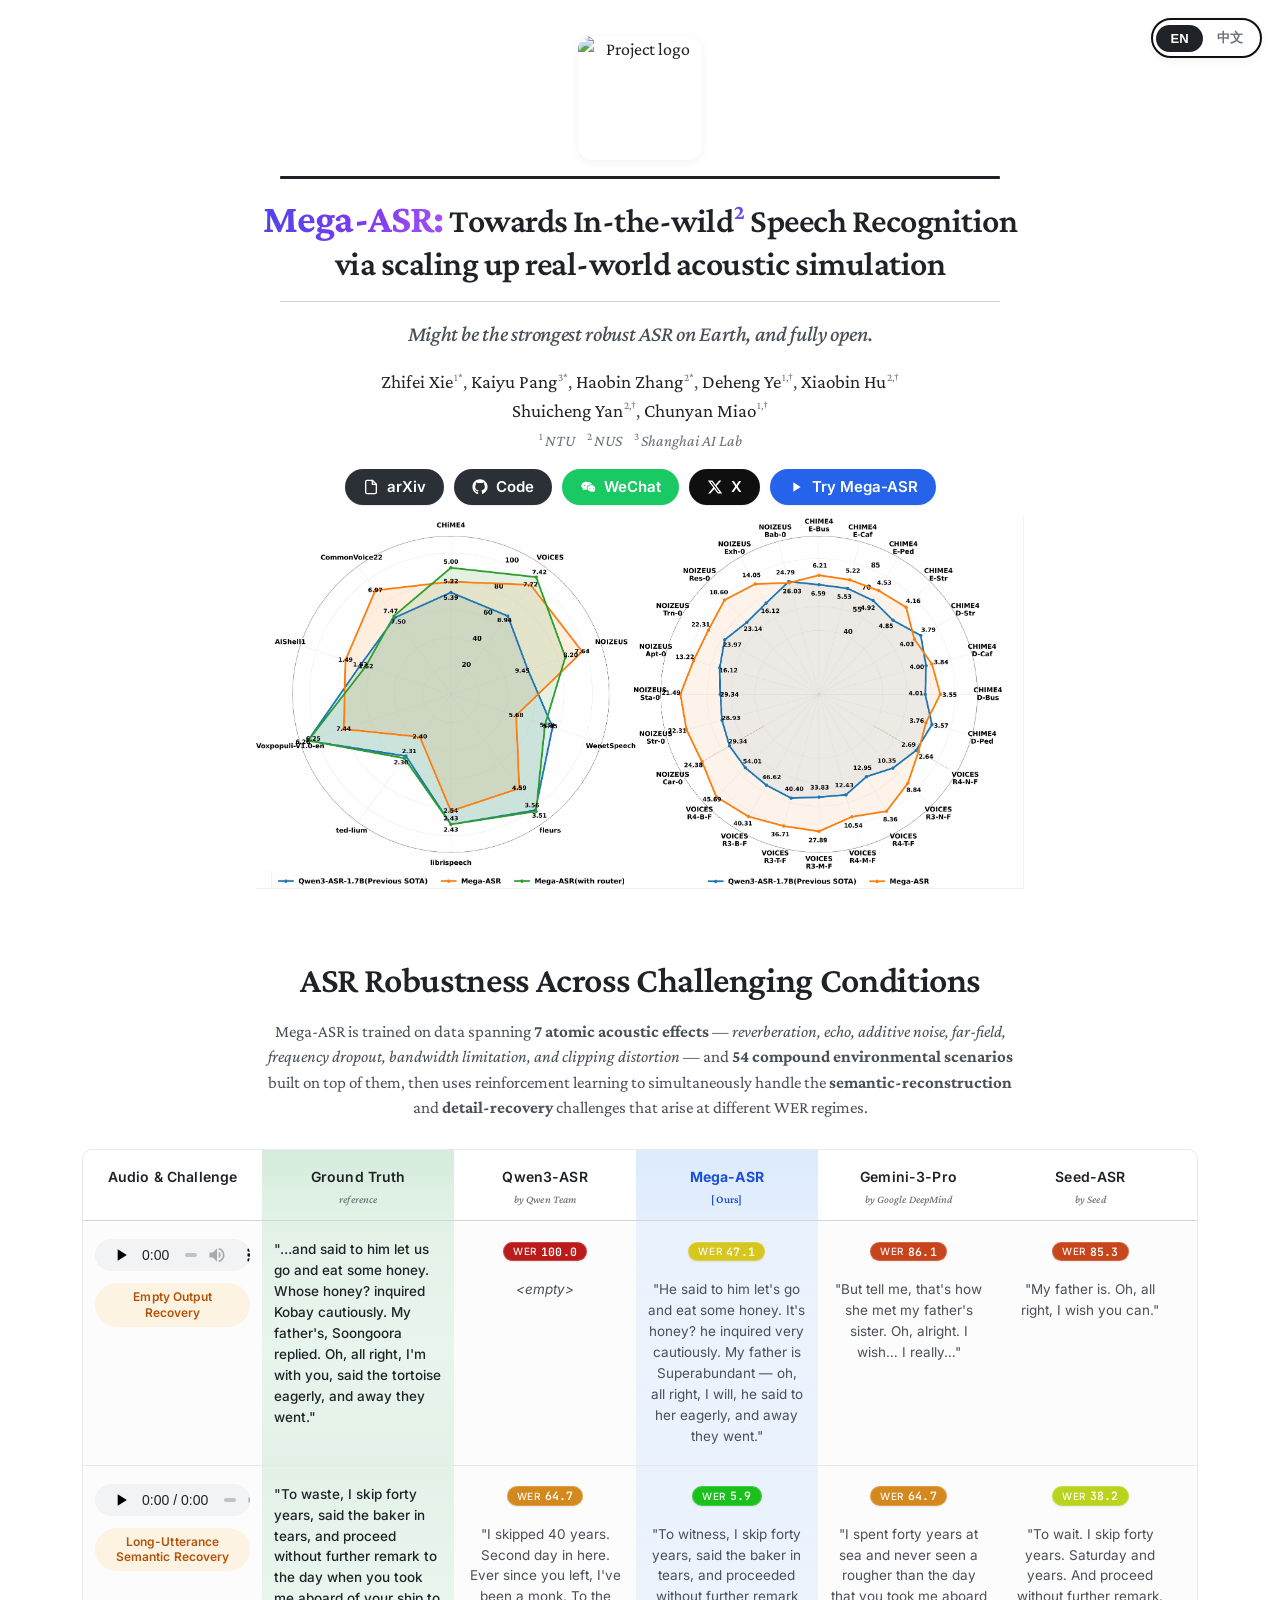
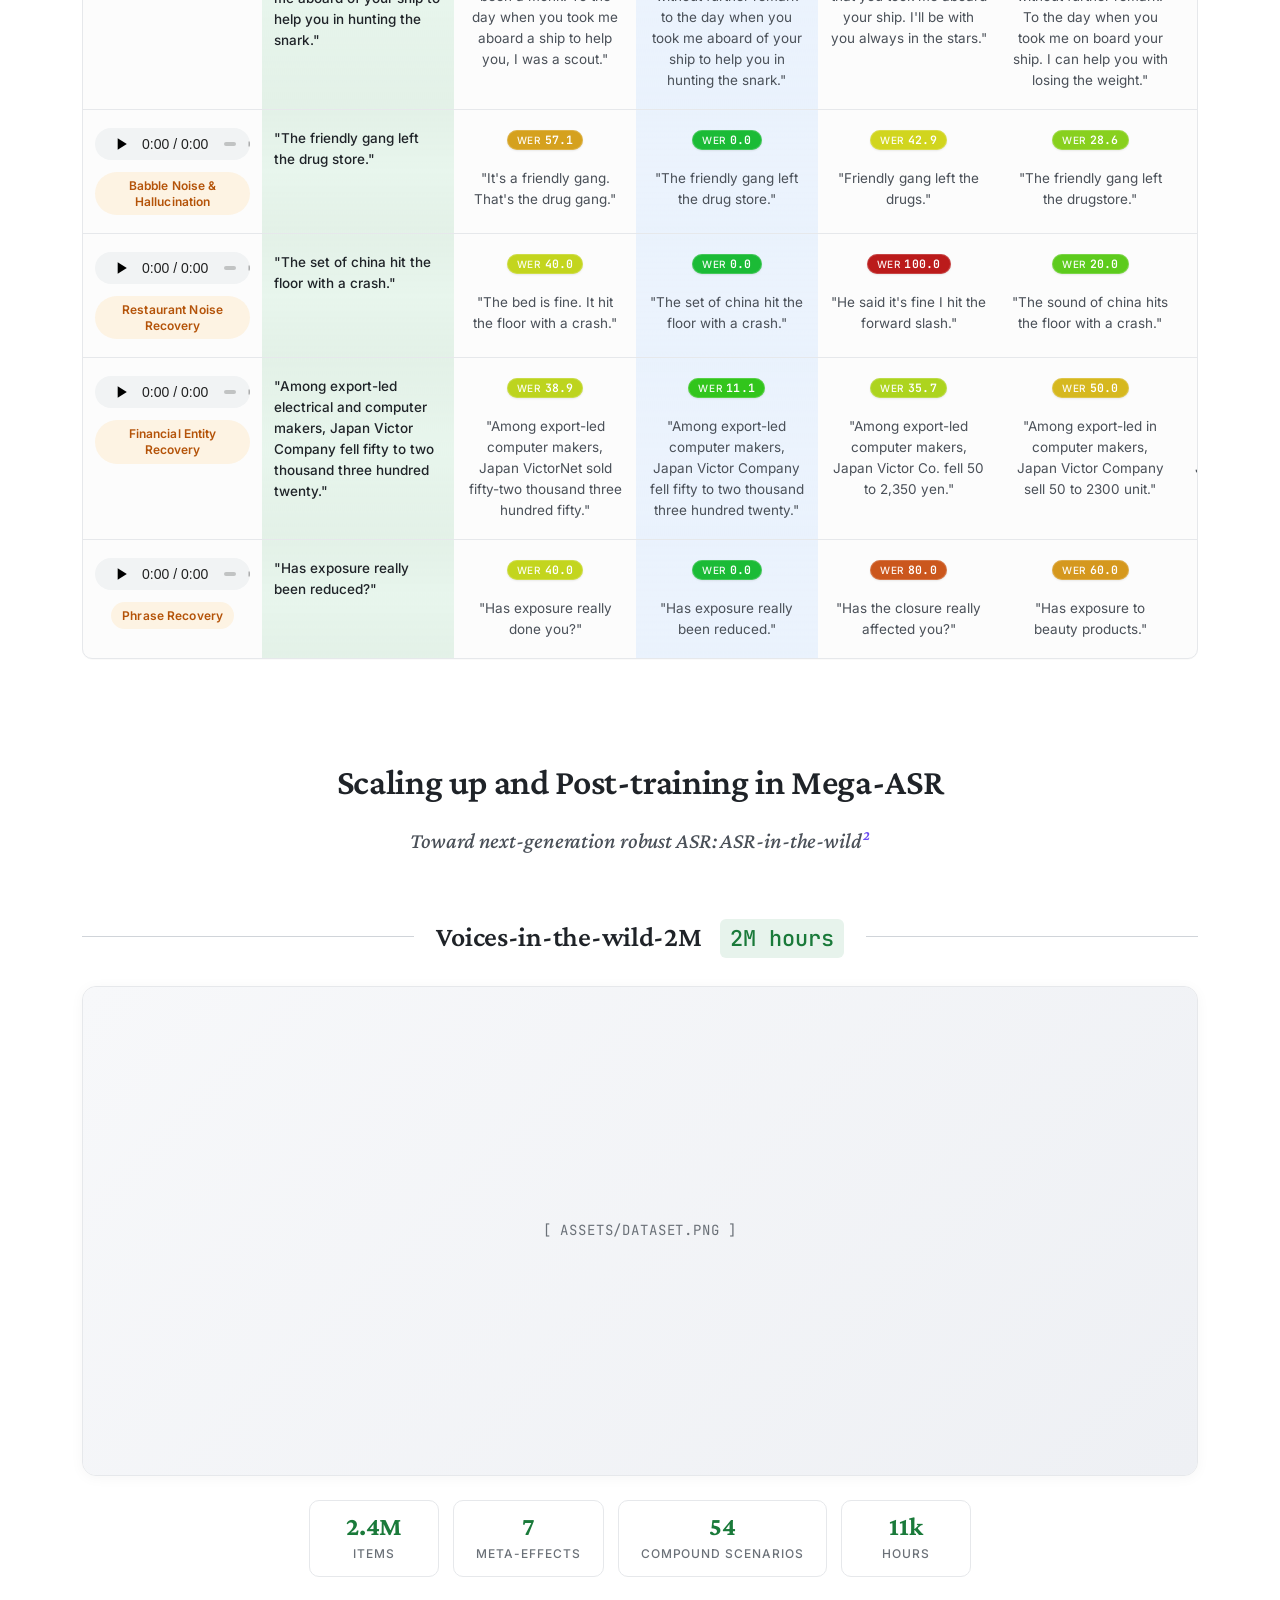
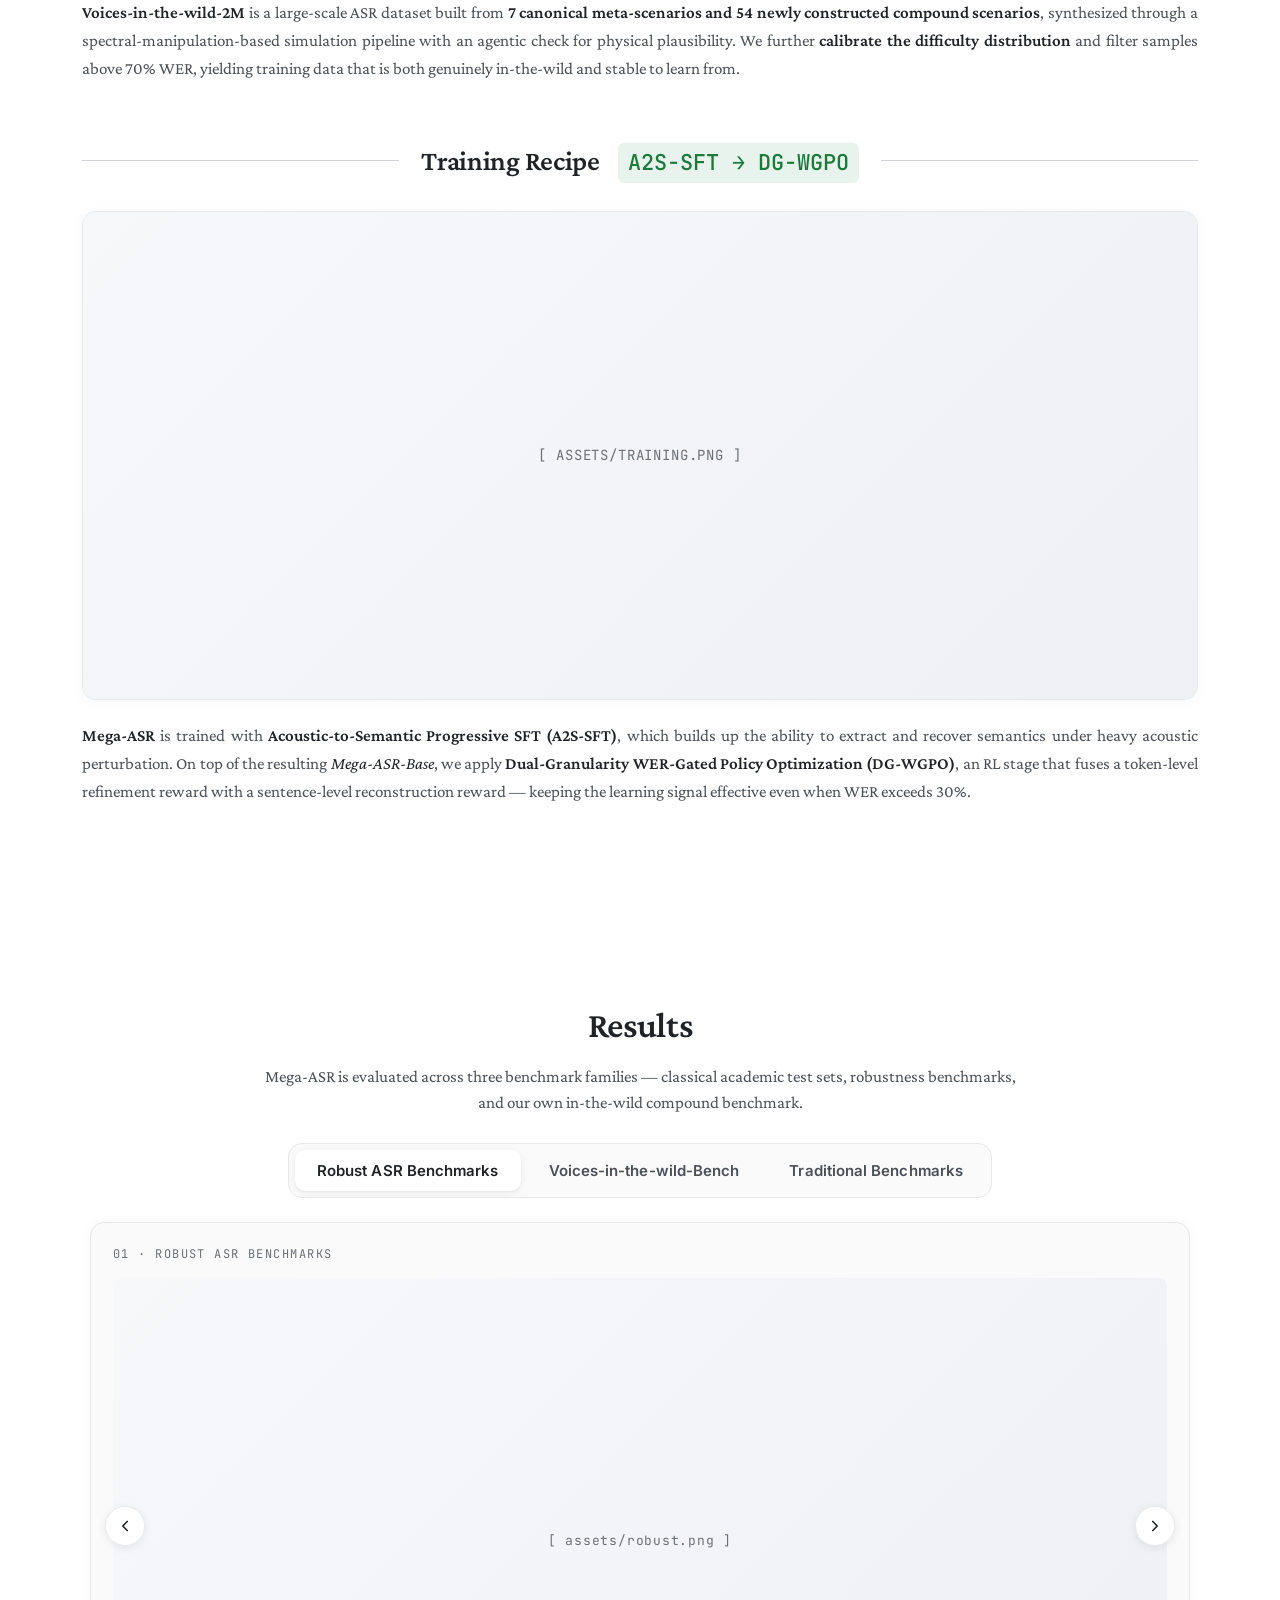
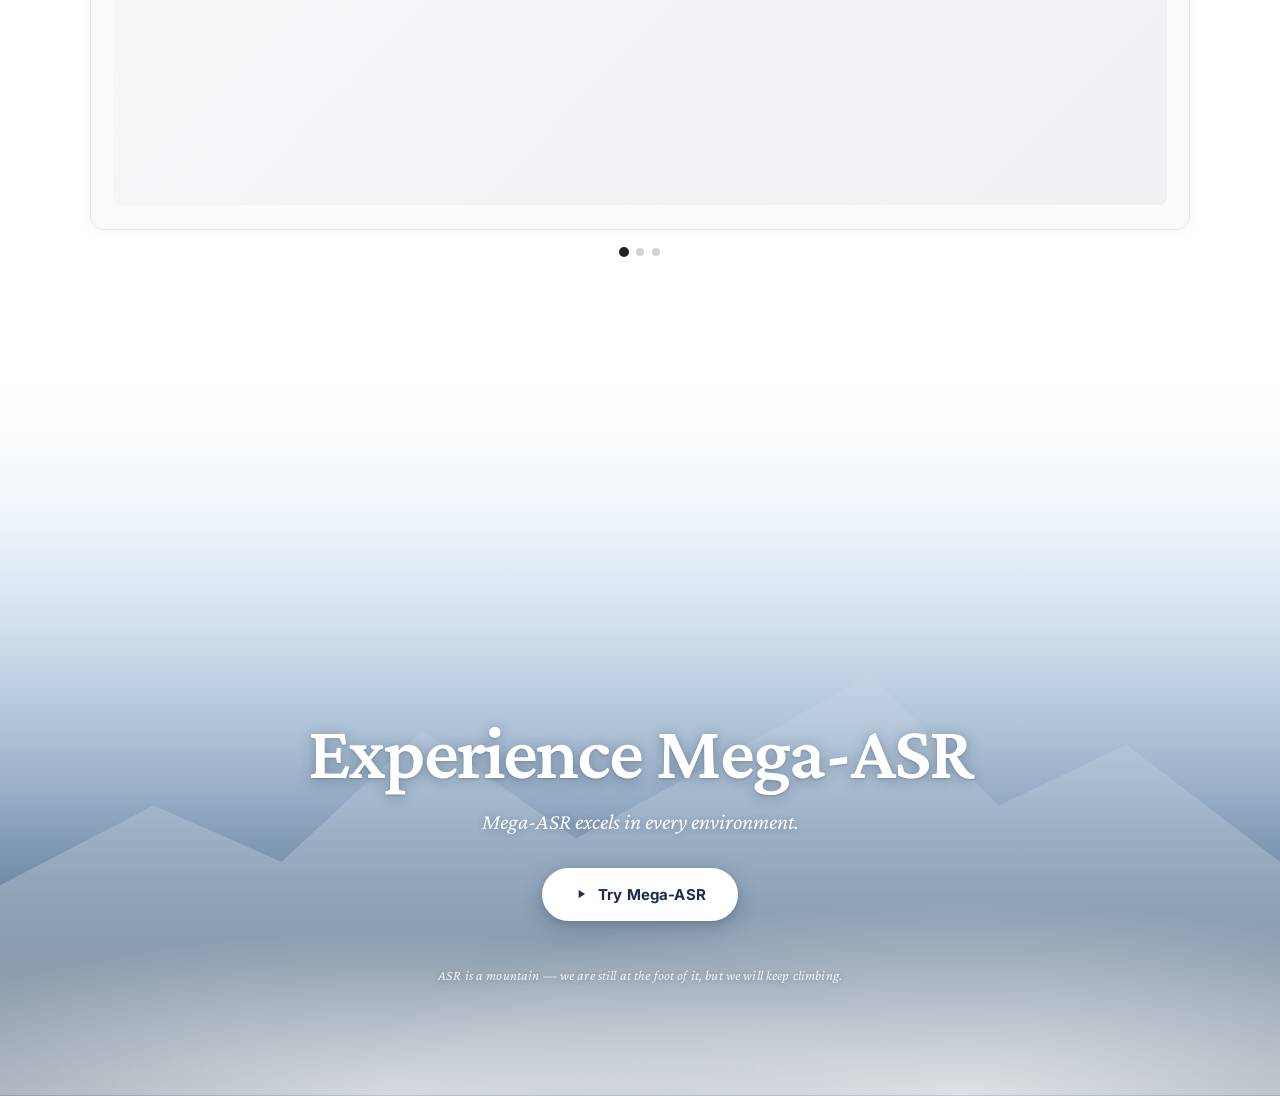
==== docs/index.html @ fd7d4d3a "simple" ====
<!DOCTYPE html>
<html lang="en">
<head>
<meta charset="UTF-8" />
<meta name="viewport" content="width=device-width, initial-scale=1.0" />
<title>Project — ASR Robustness Showcase</title>
<link rel="preconnect" href="https://fonts.googleapis.com">
<link rel="preconnect" href="https://fonts.gstatic.com" crossorigin>
<link href="https://fonts.googleapis.com/css2?family=Crimson+Pro:ital,wght@0,400;0,500;0,600;0,700;1,400&family=Inter:wght@400;500;600;700&family=JetBrains+Mono:wght@400;500&display=swap" rel="stylesheet">
<style>
  :root {
    --bg: #ffffff;
    --bg-soft: #fafafa;
    --bg-table: #fcfcfc;
    --ink: #1f2328;
    --ink-soft: #4a5058;
    --ink-mute: #6b7178;
    --rule: #e6e8eb;
    --rule-strong: #d0d4d9;
    --accent: #1a7a3a;
    --accent-soft: #e7f3ec;
    --challenge: #b45309;
    --challenge-soft: #fdf3e3;
  }

  * { box-sizing: border-box; }

  /* ----------------- Language toggle (fixed, top-right) ----------------- */
  .lang-toggle {
    position: fixed;
    top: 18px;
    right: 18px;
    z-index: 100;
    display: inline-flex;
    align-items: center;
    background: rgba(255, 255, 255, 0.92);
    backdrop-filter: blur(8px);
    -webkit-backdrop-filter: blur(8px);
    border: 2px solid #0f0f10;
    border-radius: 999px;
    padding: 3px;
    box-shadow: 0 2px 10px rgba(0, 0, 0, 0.06);
    font-family: 'Inter', system-ui, sans-serif;
    /* slow border color cycle: black <-> white, 2s period */
    animation: lang-border-cycle 2s ease-in-out infinite;
  }

  @keyframes lang-border-cycle {
    0%, 100% { border-color: #0f0f10; }
    50%      { border-color: #ffffff; }
  }

  .lang-toggle:hover {
    animation-play-state: paused;
    border-color: #0f0f10;
  }
  .lang-toggle button {
    appearance: none;
    -webkit-appearance: none;
    border: none;
    background: transparent;
    color: #6b7178;
    font-size: 13px;
    font-weight: 600;
    padding: 6px 14px;
    border-radius: 999px;
    cursor: pointer;
    letter-spacing: 0.01em;
    transition: background 0.2s ease, color 0.2s ease;
  }
  .lang-toggle button:hover { color: #1f2328; }
  .lang-toggle button.active {
    background: #1f2328;
    color: #fff;
  }

  html, body {
    margin: 0;
    padding: 0;
    background: var(--bg);
    color: var(--ink);
    font-family: 'Crimson Pro', 'Source Serif Pro', Georgia, serif;
    font-size: 18px;
    line-height: 1.55;
    -webkit-font-smoothing: antialiased;
    -moz-osx-font-smoothing: grayscale;
  }

  /* ----------------- Page container ----------------- */
  .page {
    max-width: 1180px;
    margin: 0 auto;
    padding: 28px 32px 96px;   /* slimmer top padding -> moves things up */
  }

  /* ----------------- Header / Title ----------------- */
  header.title-block {
    text-align: center;
    padding: 8px 0 4px;
  }

  /* SQUARE logo with slightly rounded corners (not a circle) */
  .logo {
    width: 124px;
    height: 124px;
    margin: 0 auto 16px;
    display: block;
    border-radius: 14px;
    object-fit: cover;
    box-shadow: 0 2px 10px rgba(0,0,0,0.06);
  }

  h1.paper-title {
    font-family: 'Crimson Pro', Georgia, serif;
    font-weight: 600;
    line-height: 1.22;
    margin: 0 auto;
    max-width: 980px;
    color: var(--ink);
    letter-spacing: -0.01em;
  }

  .paper-name {
    font-weight: 700;
    letter-spacing: -0.02em;
    /* size relative to the full title — Mega-ASR slightly larger than the rest */
    font-size: 1.18em;
    /* animated blue-purple gradient */
    background: linear-gradient(
      90deg,
      #4f46e5 0%,
      #7c3aed 18%,
      #a855f7 36%,
      #6366f1 54%,
      #8b5cf6 72%,
      #4338ca 90%,
      #4f46e5 100%
    );
    background-size: 300% 100%;
    -webkit-background-clip: text;
    background-clip: text;
    -webkit-text-fill-color: transparent;
    color: transparent;
    animation: paper-name-gradient 6s linear infinite;
  }

  @keyframes paper-name-gradient {
    0%   { background-position:   0% 50%; }
    100% { background-position: 300% 50%; }
  }

  .paper-fulltitle {
    display: block;
    font-family: 'Crimson Pro', Georgia, serif;
    font-weight: 600;
    font-size: clamp(22px, 2.7vw, 34px);
    line-height: 1.22;
    letter-spacing: -0.015em;
    color: var(--ink);
    max-width: 980px;
    margin: 0 auto;
    padding: 4px 8px;
  }

  .paper-tagline {
    display: block;
    margin-top: 18px;
    font-size: clamp(20px, 1.7vw, 22px);
    font-weight: 500;
    font-style: italic;
    color: var(--ink-soft);
    line-height: 1.3;
  }

  /* ---- Title rules (above + below the full paper title) ---- */
  .title-rule {
    display: block;
    margin: 6px auto 18px;
    width: min(720px, 84%);
    background: var(--ink);
    border-radius: 1px;
  }
  .title-rule-top    { height: 2.5px; margin-top: 4px; margin-bottom: 12px; }
  .title-rule-bottom { height: 1px; background: var(--rule-strong); margin-top: 12px; margin-bottom: 4px; }

  /* squared superscript — blue-purple, blinks once per second */
  .sq {
    font-family: 'Crimson Pro', Georgia, serif;
    font-size: 0.62em;
    vertical-align: super;
    line-height: 0;
    margin-left: 1px;
    font-weight: 700;
    color: #6b4cf2;             /* blue-purple */
    animation: sq-blink 1s steps(2, jump-none) infinite;
  }

  @keyframes sq-blink {
    0%, 49%   { opacity: 1; }
    50%, 100% { opacity: 0.18; }
  }

  /* ----------------- Authors ----------------- */
  .authors {
    text-align: center;
    margin-top: 20px;
    font-family: 'Crimson Pro', Georgia, serif;
    font-size: 19px;
    color: var(--ink-soft);
    line-height: 1.5;
  }

  .authors .name { color: var(--ink); }

  .authors sup {
    font-size: 11px;
    color: var(--ink-mute);
    margin-left: 1px;
  }

  .affiliations {
    text-align: center;
    margin-top: -15px;
    font-size: 16px;
    color: var(--ink-mute);
    font-style: italic;
    line-height: 1.4;
  }

  .affiliations .aff-num {
    font-style: normal;
    font-size: 11px;
    vertical-align: super;
    margin-right: 2px;
    color: var(--ink-mute);
  }

  /* ----------------- Link buttons ----------------- */
  .link-row {
    margin-top: 14px;
    display: flex;
    flex-wrap: wrap;
    justify-content: center;
    gap: 10px;
    font-family: 'Inter', system-ui, sans-serif;
  }

  .pill {
    display: inline-flex;
    align-items: center;
    gap: 8px;
    padding: 10px 18px;
    border-radius: 999px;
    font-size: 15px;
    font-weight: 600;
    text-decoration: none;
    line-height: 1;
    color: #fff;
    transition: transform 0.15s ease, filter 0.15s ease, box-shadow 0.15s ease;
    box-shadow: 0 1px 2px rgba(0,0,0,0.08);
  }

  .pill:hover {
    transform: translateY(-1px);
    filter: brightness(1.05);
    box-shadow: 0 4px 12px rgba(0,0,0,0.12);
  }

  .pill svg {
    width: 16px;
    height: 16px;
    flex-shrink: 0;
  }

  .pill.dark    { background: #2b2f36; }
  .pill.black   { background: #0f0f10; }
  .pill.wechat  { background: #18c964; }
  .pill.discord { background: #5865f2; }
  .pill.purple  { background: #8b5cf6; }
  .pill.blue    { background: #2563eb; }

  .wechat-modal {
    position: fixed;
    inset: 0;
    z-index: 200;
    display: none;
    align-items: center;
    justify-content: center;
    padding: 24px;
    background: rgba(15, 23, 42, 0.45);
  }

  .wechat-modal.is-open { display: flex; }

  .wechat-card {
    position: relative;
    max-width: min(420px, 92vw);
    width: 100%;
    padding: 22px;
    border-radius: 20px;
    background: #2563eb;
    box-shadow: 0 24px 70px rgba(15, 23, 42, 0.35);
  }

  .wechat-card img {
    display: block;
    width: 100%;
    height: auto;
    border-radius: 14px;
    background: #fff;
  }

  .wechat-close {
    position: absolute;
    top: -12px;
    right: -12px;
    width: 32px;
    height: 32px;
    border: none;
    border-radius: 999px;
    background: #fff;
    color: #1f2328;
    font-size: 22px;
    line-height: 1;
    cursor: pointer;
    box-shadow: 0 4px 14px rgba(0,0,0,0.18);
  }

  /* ----------------- Hero banner ----------------- */
  .hero {
    margin: 22px auto 0;
    text-align: center;
    width: 100vw;
    position: relative;
    left: 50%;
    right: 50%;
    margin-left: -50vw;
    margin-right: -50vw;
    padding: 0 24px;
  }

  .hero img {
    display: block;
    margin: 0 auto;
    width: 60vw;
    max-width: 60vw;
    height: auto;
    margin-top: -15px;
  }

  /* ----------------- Section heading ----------------- */
  section.demo { margin-top: 64px; }

  .section-head {
    text-align: center;
    margin-bottom: 28px;
  }

  .section-head h2 {
    font-family: 'Crimson Pro', Georgia, serif;
    font-weight: 600;
    font-size: clamp(26px, 3vw, 36px);
    margin: 0 0 10px;
    letter-spacing: -0.01em;
    color: var(--ink);
  }

  .section-head p {
    margin: 0 auto;
    max-width: 760px;
    font-size: 17px;
    color: var(--ink-soft);
    line-height: 1.5;
  }

  /* ----------------- Comparison table ----------------- */
  .table-wrap {
    margin-top: 8px;
    border: 1px solid var(--rule);
    border-radius: 10px;
    background: var(--bg-table);
    overflow: hidden;
    box-shadow: 0 1px 0 rgba(0,0,0,0.02);
  }

  .table-scroll { overflow-x: auto; }

  table.compare {
    width: 100%;
    border-collapse: collapse;
    font-family: 'Inter', system-ui, sans-serif;
    font-size: 14px;
    min-width: 1280px;
  }

  table.compare thead th {
    font-weight: 600;
    color: var(--ink);
    padding: 16px 12px 12px;
    text-align: center;
    border-bottom: 1px solid var(--rule-strong);
    background: #fff;
    font-size: 14px;
    letter-spacing: 0.01em;
    vertical-align: top;
  }

  table.compare thead th .vendor {
    display: block;
    margin-top: 4px;
    font-size: 11px;
    font-weight: 500;
    font-style: italic;
    color: var(--ink-mute);
    letter-spacing: 0.01em;
    font-family: 'Crimson Pro', Georgia, serif;
  }

  table.compare thead th .vendor.ours {
    color: #1d4ed8;
    font-weight: 600;
    font-style: normal;
  }

  table.compare tbody td {
    padding: 18px 12px;
    vertical-align: top;
    border-bottom: 1px solid var(--rule);
    text-align: center;
    color: var(--ink-soft);
    line-height: 1.5;
  }

  table.compare tbody tr:last-child td { border-bottom: none; }

  .col-challenge { width: 14%; }
  .col-gt        { width: 15%; }
  .col-model     { width: 14.2%; }

  /* Challenge cell: audio on top, tag below */
  .challenge-cell {
    text-align: center;
    padding: 16px 10px;
    vertical-align: top;
  }

  .challenge-cell audio {
    display: block;
    width: 100%;
    max-width: 170px;
    height: 32px;
    margin: 0 auto 12px;
    outline: none;
  }

  /* GT column — soft green gradient, applied to header AND every body cell in that column */
  table.compare thead th.col-gt,
  table.compare tbody td.gt-cell {
    background: linear-gradient(
      180deg,
      rgba(180, 220, 192, 0.35) 0%,
      rgba(215, 240, 224, 0.55) 50%,
      rgba(180, 220, 192, 0.35) 100%
    );
  }
  table.compare thead th.col-gt {
    background:
      linear-gradient(180deg,
        rgba(180, 220, 192, 0.55) 0%,
        rgba(215, 240, 224, 0.7) 100%);
  }

  /* Ours column (Mega-ASR) — soft blue tint */
  table.compare thead th.ours-col,
  table.compare tbody td.ours-col {
    background: linear-gradient(
      180deg,
      rgba(191, 219, 254, 0.30) 0%,
      rgba(219, 234, 254, 0.50) 50%,
      rgba(191, 219, 254, 0.30) 100%
    );
  }
  table.compare thead th.ours-col {
    background:
      linear-gradient(180deg,
        rgba(191, 219, 254, 0.55) 0%,
        rgba(219, 234, 254, 0.7) 100%);
  }
  table.compare thead th.ours-col .model-name {
    color: #1d4ed8;
    font-weight: 700;
  }

  .challenge-tag {
    display: inline-block;
    padding: 6px 11px;
    background: var(--challenge-soft);
    color: var(--challenge);
    border-radius: 999px;
    font-weight: 600;
    font-size: 12px;
    letter-spacing: 0.01em;
    line-height: 1.3;
  }

  .gt-text {
    text-align: left;
    font-size: 13.5px;
    color: var(--ink);
    font-weight: 500;
    line-height: 1.55;
  }

  .model-cell {
    text-align: left;
  }

  .model-cell .out {
    font-size: 13.5px;
    color: var(--ink-soft);
    line-height: 1.55;
  }

  /* WER badge — sits on top of each model cell, color from red→yellow→green based on value */
  .wer-badge {
    display: inline-flex;
    align-items: center;
    gap: 4px;
    margin: 0 auto 10px;
    padding: 3px 10px;
    border-radius: 999px;
    font-family: 'JetBrains Mono', ui-monospace, monospace;
    font-size: 11.5px;
    font-weight: 600;
    color: #fff;
    letter-spacing: 0.02em;
    line-height: 1.2;
    /* color is set inline per cell via JS-mapped data-wer or directly */
  }

  .wer-badge .wer-label {
    font-family: 'Inter', system-ui, sans-serif;
    font-weight: 500;
    opacity: 0.92;
    font-size: 10px;
    letter-spacing: 0.06em;
    text-transform: uppercase;
  }

  /* center the badge inside the cell */
  .wer-wrap {
    text-align: center;
    margin-bottom: 8px;
  }

  /* ============================================================ */
  /* =============== NEW SECTIONS START HERE ==================== */
  /* ============================================================ */

  /* ----- Scaling section ----- */
  section.scaling {
    margin-top: 96px;
  }

  .section-head .subhead {
    display: block;
    margin-top: 14px;
    font-family: 'Crimson Pro', Georgia, serif;
    font-size: clamp(19px, 1.8vw, 22px);
    font-style: italic;
    font-weight: 500;
    color: var(--ink-soft);
    letter-spacing: -0.005em;
  }

  .section-head .subhead sup {
    font-size: 0.65em;
    font-style: normal;
    vertical-align: super;
    color: var(--accent);
    font-weight: 600;
  }

  .subsection {
    margin-top: 56px;
  }

  .subsection-title {
    font-family: 'Crimson Pro', Georgia, serif;
    font-weight: 600;
    font-size: clamp(22px, 2.2vw, 28px);
    letter-spacing: -0.01em;
    color: var(--ink);
    margin: 0 0 28px;
    /* line-text-line layout, 100% wide */
    display: flex;
    align-items: center;
    gap: 22px;
    width: 100%;
  }

  .subsection-title::before,
  .subsection-title::after {
    content: "";
    flex: 1 1 auto;
    height: 1px;
    background: var(--rule-strong);
  }

  .subsection-title > .title-text {
    flex: 0 0 auto;
    display: inline-flex;
    align-items: baseline;
    gap: 12px;
    white-space: nowrap;
  }

  .subsection-title .accent {
    font-family: 'JetBrains Mono', ui-monospace, monospace;
    font-weight: 500;
    font-size: 0.78em;
    color: var(--accent);
    background: var(--accent-soft);
    padding: 3px 10px;
    border-radius: 6px;
    margin-left: 6px;
    letter-spacing: 0;
    vertical-align: 0.08em;
  }

  .big-figure {
    margin: 0;
    width: 100%;
    border: 1px solid var(--rule);
    border-radius: 14px;
    overflow: hidden;
    background: var(--bg-soft);
    box-shadow: 0 2px 14px rgba(0,0,0,0.04);
  }

  .big-figure img {
    display: block;
    width: 100%;
    height: auto;
  }

  /* fallback placeholder for missing figures */
  .figure-placeholder {
    aspect-ratio: 16 / 7;
    display: flex;
    align-items: center;
    justify-content: center;
    background:
      linear-gradient(135deg, #f7f8fa 0%, #eef0f4 100%);
    color: var(--ink-mute);
    font-family: 'JetBrains Mono', monospace;
    font-size: 14px;
    letter-spacing: 0.06em;
    text-transform: uppercase;
  }

  .figure-caption {
    margin: 22px 0 0;
    width: 100%;
    font-size: 17px;
    line-height: 1.65;
    color: var(--ink-soft);
    text-align: justify;
  }

  .figure-caption .lead {
    font-family: 'Crimson Pro', Georgia, serif;
    font-weight: 600;
    color: var(--ink);
  }

  .figure-caption strong {
    color: var(--ink);
    font-weight: 600;
  }

  .figure-caption em {
    font-style: italic;
    color: var(--ink);
  }

  /* small key-figure pills inline */
  .stat-row {
    display: flex;
    flex-wrap: wrap;
    justify-content: center;
    gap: 14px;
    margin: 24px 0 0;
    width: 100%;
    font-family: 'Inter', system-ui, sans-serif;
  }

  .stat-pill {
    display: inline-flex;
    flex-direction: column;
    align-items: center;
    padding: 12px 22px;
    border: 1px solid var(--rule);
    border-radius: 10px;
    background: #fff;
    min-width: 130px;
  }

  .stat-pill .value {
    font-family: 'Crimson Pro', Georgia, serif;
    font-weight: 700;
    font-size: 26px;
    color: var(--accent);
    line-height: 1.1;
    letter-spacing: -0.01em;
  }

  .stat-pill .label {
    margin-top: 4px;
    font-size: 12px;
    color: var(--ink-mute);
    text-transform: uppercase;
    letter-spacing: 0.08em;
    font-weight: 500;
  }

  /* ----- Results: tabbed slider section ----- */
  section.results {
    margin-top: 96px;
  }

  .results-tabs {
    display: flex;
    flex-wrap: wrap;
    justify-content: center;
    gap: 6px;
    margin: 28px auto 24px;
    padding: 6px;
    background: var(--bg-soft);
    border: 1px solid var(--rule);
    border-radius: 14px;
    width: fit-content;
    max-width: 100%;
    font-family: 'Inter', system-ui, sans-serif;
  }

  .tab-btn {
    appearance: none;
    -webkit-appearance: none;
    border: none;
    background: transparent;
    color: var(--ink-soft);
    font-family: inherit;
    font-size: 15px;
    font-weight: 600;
    letter-spacing: 0.005em;
    padding: 11px 22px;
    border-radius: 10px;
    cursor: pointer;
    transition: background 0.2s ease, color 0.2s ease, box-shadow 0.2s ease;
    white-space: nowrap;
  }

  .tab-btn:hover {
    color: var(--ink);
  }

  .tab-btn.active {
    background: #fff;
    color: var(--ink);
    box-shadow:
      0 1px 2px rgba(0,0,0,0.05),
      0 2px 8px rgba(0,0,0,0.06);
  }

  .results-stage {
    position: relative;
    margin: 0 auto;
    max-width: 1100px;
    overflow: hidden;
    border: 1px solid var(--rule);
    border-radius: 14px;
    background: var(--bg-soft);
    box-shadow: 0 2px 14px rgba(0,0,0,0.04);
  }

  .results-track {
    display: flex;
    width: 300%; /* 3 panels */
    transition: transform 0.55s cubic-bezier(0.22, 0.61, 0.36, 1);
    will-change: transform;
  }

  .results-panel {
    flex: 0 0 calc(100% / 3);
    padding: 22px 22px 24px;
    display: flex;
    flex-direction: column;
    align-items: center;
  }

  .results-panel img {
    display: block;
    width: 100%;
    max-width: 1000px;
    height: auto;
    border-radius: 8px;
  }

  .results-panel .panel-label {
    margin: 0 0 14px;
    font-family: 'JetBrains Mono', ui-monospace, monospace;
    font-size: 12px;
    letter-spacing: 0.12em;
    text-transform: uppercase;
    color: var(--ink-mute);
    align-self: flex-start;
  }

  .results-panel .panel-placeholder {
    width: 100%;
    aspect-ratio: 16 / 8;
    display: flex;
    align-items: center;
    justify-content: center;
    background: linear-gradient(135deg, #f7f8fa 0%, #eef0f4 100%);
    color: var(--ink-mute);
    font-family: 'JetBrains Mono', monospace;
    font-size: 13px;
    letter-spacing: 0.06em;
    border-radius: 8px;
  }

  /* Slide arrow buttons */
  .results-stage .nav-arrow {
    position: absolute;
    top: 50%;
    transform: translateY(-50%);
    width: 40px;
    height: 40px;
    border-radius: 999px;
    background: rgba(255,255,255,0.96);
    border: 1px solid var(--rule);
    color: var(--ink);
    cursor: pointer;
    display: flex;
    align-items: center;
    justify-content: center;
    box-shadow: 0 2px 10px rgba(0,0,0,0.08);
    transition: transform 0.18s ease, background 0.18s ease;
    z-index: 3;
  }
  .results-stage .nav-arrow:hover {
    transform: translateY(-50%) scale(1.06);
    background: #fff;
  }
  .results-stage .nav-arrow.prev { left: 14px; }
  .results-stage .nav-arrow.next { right: 14px; }

  .results-stage .nav-arrow svg {
    width: 18px;
    height: 18px;
  }

  /* Bottom dots */
  .results-dots {
    display: flex;
    justify-content: center;
    gap: 8px;
    margin: 18px auto 0;
  }
  .results-dots .dot {
    width: 8px;
    height: 8px;
    border-radius: 999px;
    background: var(--rule-strong);
    cursor: pointer;
    transition: background 0.2s ease, transform 0.2s ease;
    border: none;
    padding: 0;
  }
  .results-dots .dot.active {
    background: var(--ink);
    transform: scale(1.25);
  }

  /* ----- Experience section (snowy mountain hero) ----- */
  section.experience {
    margin-top: 120px;
    /* break out of container */
    width: 100vw;
    position: relative;
    left: 50%;
    right: 50%;
    margin-left: -50vw;
    margin-right: -50vw;
  }

  .experience-head {
    text-align: center;
    max-width: 980px;
    margin: 0 auto 32px;
    padding: 0 24px;
  }

  .experience-head h2 {
    font-family: 'Crimson Pro', Georgia, serif;
    font-weight: 600;
    font-size: clamp(26px, 3vw, 36px);
    margin: 0 0 10px;
    letter-spacing: -0.01em;
    color: var(--ink);
  }

  .experience-head .subhead {
    font-family: 'Crimson Pro', Georgia, serif;
    font-style: italic;
    font-size: clamp(19px, 1.8vw, 22px);
    color: var(--ink-soft);
    font-weight: 500;
  }

  .mountain-stage {
    position: relative;
    width: 100%;
    /* tall enough for atmosphere */
    min-height: 720px;
    overflow: hidden;
    /* the gradient overlay: white at top -> 0% transparent (i.e. fully transparent over the image) at bottom.
       This sits ABOVE the image so the top fades into the page bg. */
  }

  .mountain-stage::before {
    /* atmospheric upper fade — pure white from top to fully transparent */
    content: "";
    position: absolute;
    inset: 0;
    z-index: 2;
    pointer-events: none;
    background: linear-gradient(
      to bottom,
      rgba(255, 255, 255, 1) 0%,
      rgba(255, 255, 255, 0.92) 8%,
      rgba(255, 255, 255, 0.72) 22%,
      rgba(255, 255, 255, 0.42) 42%,
      rgba(255, 255, 255, 0.18) 65%,
      rgba(255, 255, 255, 0.05) 82%,
      rgba(255, 255, 255, 0) 100%
    );
  }

  .mountain-stage .mountain-img {
    position: absolute;
    inset: 0;
    width: 100%;
    height: 100%;
    object-fit: cover;
    object-position: center;
    z-index: 1;
  }

  /* fallback CSS mountain if asset missing */
  .mountain-fallback {
    position: absolute;
    inset: 0;
    z-index: 1;
    background:
      /* sky -> rocky base */
      linear-gradient(180deg,
        #cfe3f3 0%,
        #b9d4ea 18%,
        #98b8d5 38%,
        #6f8eaf 60%,
        #4d6987 78%,
        #2f445b 100%
      );
  }

  .mountain-fallback::after {
    /* fake snowy peak silhouette */
    content: "";
    position: absolute;
    left: 0; right: 0; bottom: 0;
    height: 65%;
    background:
      radial-gradient(ellipse 60% 50% at 30% 100%, rgba(255,255,255,0.55), transparent 70%),
      radial-gradient(ellipse 70% 60% at 75% 100%, rgba(255,255,255,0.65), transparent 70%),
      linear-gradient(180deg, transparent 0%, rgba(255,255,255,0.25) 60%, rgba(255,255,255,0.55) 100%);
    clip-path: polygon(
      0% 100%,
      0% 55%,
      12% 38%,
      22% 50%,
      33% 22%,
      45% 45%,
      55% 30%,
      68% 10%,
      78% 38%,
      88% 25%,
      100% 50%,
      100% 100%
    );
  }

  .mountain-content {
    position: relative;
    z-index: 3;
    width: 100%;
    height: 100%;
    min-height: 720px;
    display: flex;
    flex-direction: column;
    align-items: center;
    justify-content: flex-end;
    padding: 80px 24px 110px;
    text-align: center;
  }

  .mountain-content h3 {
    font-family: 'Crimson Pro', Georgia, serif;
    font-weight: 600;
    font-size: clamp(44px, 6vw, 84px);
    letter-spacing: -0.025em;
    line-height: 1.05;
    margin: 0 0 12px;
    color: #ffffff;
    text-shadow:
      0 2px 14px rgba(20, 40, 70, 0.35),
      0 1px 2px rgba(20, 40, 70, 0.2);
  }

  .mountain-content .mountain-sub {
    font-family: 'Crimson Pro', Georgia, serif;
    font-style: italic;
    font-size: clamp(18px, 1.8vw, 22px);
    color: #ffffff;
    opacity: 0.95;
    max-width: 680px;
    margin: 0 auto 30px;
    line-height: 1.5;
    text-shadow: 0 1px 8px rgba(20, 40, 70, 0.35);
  }

  /* The blinking button (smaller now) */
  .experience-cta {
    display: inline-flex;
    align-items: center;
    gap: 10px;
    padding: 13px 30px;
    border-radius: 999px;
    border: 2px solid rgba(255, 255, 255, 0.85);
    background: rgba(255, 255, 255, 1);
    color: #1a2e4a;
    font-family: 'Inter', system-ui, sans-serif;
    font-weight: 700;
    font-size: 15px;
    letter-spacing: 0.01em;
    text-decoration: none;
    cursor: pointer;
    box-shadow:
      0 6px 22px rgba(20, 40, 70, 0.22),
      0 2px 6px rgba(20, 40, 70, 0.15);
    animation: cta-blink 1.8s ease-in-out infinite;
    transition: transform 0.18s ease;
  }

  .experience-cta:hover {
    transform: translateY(-2px) scale(1.02);
    animation-play-state: paused;
  }

  .experience-cta svg {
    width: 14px;
    height: 14px;
  }

  @keyframes cta-blink {
    0%, 100% {
      opacity: 1;
      box-shadow:
        0 6px 22px rgba(20, 40, 70, 0.22),
        0 2px 6px rgba(20, 40, 70, 0.15),
        0 0 0 0 rgba(255, 255, 255, 0.55);
    }
    50% {
      opacity: 0.78;
      box-shadow:
        0 6px 22px rgba(20, 40, 70, 0.22),
        0 2px 6px rgba(20, 40, 70, 0.15),
        0 0 0 12px rgba(255, 255, 255, 0);
    }
  }

  /* Small footnote line below the CTA */
  .mountain-footnote {
    margin: 44px auto 0;
    font-family: 'Crimson Pro', Georgia, serif;
    font-style: italic;
    font-size: 14px;
    color: #ffffff;
    opacity: 0.85;
    letter-spacing: 0.01em;
    text-shadow: 0 1px 6px rgba(20, 40, 70, 0.35);
    max-width: 620px;
    line-height: 1.5;
  }

  /* ----------------- Responsive ----------------- */
  @media (max-width: 720px) {
    .page { padding: 20px 18px 64px; }
    .logo { width: 92px; height: 92px; border-radius: 12px; }
    h1.paper-title { font-size: 26px; }
    .authors { font-size: 16px; }
    .affiliations { font-size: 14px; }
    .pill { font-size: 14px; padding: 9px 14px; }

    .mountain-stage { min-height: 560px; }
    .mountain-content { min-height: 560px; padding: 60px 20px 80px; }
    .figure-caption { font-size: 16px; text-align: left; }
    .stat-pill { min-width: 110px; padding: 10px 16px; }
    .stat-pill .value { font-size: 22px; }

    .tab-btn { padding: 9px 14px; font-size: 13.5px; }
    .results-panel { padding: 14px 14px 16px; }
    .results-stage .nav-arrow { width: 34px; height: 34px; }
    .results-stage .nav-arrow.prev { left: 8px; }
    .results-stage .nav-arrow.next { right: 8px; }
  }
</style>
</head>
<body>

<!-- ===================== LANGUAGE TOGGLE ===================== -->
<div class="lang-toggle" id="langToggle">
  <button data-lang="en" class="active">EN</button>
  <button data-lang="zh">中文</button>
</div>

<div class="page">

  <!-- ===================== TITLE ===================== -->
  <header class="title-block">
    <img class="logo" src="assets/logo.png" alt="Project logo" />
    <h1 class="paper-title">
      <span class="title-rule title-rule-top"></span>
      <span class="paper-fulltitle" data-i18n="paperTitle">
        <span class="paper-name">Mega-ASR:</span>
        Towards In-the-wild<span class="sq">2</span> Speech Recognition<br/>
        via scaling up real-world acoustic simulation
      </span>
      <span class="title-rule title-rule-bottom"></span>
      <span class="paper-tagline" data-i18n="paperTagline">Might be the strongest robust ASR on Earth til now, and fully open.</span>
    </h1>

    <p class="authors">
      <span class="name">Zhifei Xie</span><sup>1*</sup>,
      <span class="name">Kaiyu Pang</span><sup>3*</sup>,
      <span class="name">Haobin Zhang</span><sup>2*</sup>,
      <span class="name">Deheng Ye</span><sup>1,&dagger;</sup>,
      <span class="name">Xiaobin Hu</span><sup>2,&dagger;</sup><br/>
      <span class="name">Shuicheng Yan</span><sup>2,&dagger;</sup>,
      <span class="name">Chunyan Miao</span><sup>1,&dagger;</sup>
    </p>

    <p class="affiliations">
      <span class="aff-num">1</span>NTU
      &nbsp;&nbsp;
      <span class="aff-num">2</span>NUS
      &nbsp;&nbsp;
      <span class="aff-num">3</span>Shanghai AI Lab
    </p>

    <!-- ===================== LINK BUTTONS ===================== -->
    <div class="link-row">
      <a href="https://arxiv.org/pdf/2508.15827" class="pill dark" aria-label="arXiv" target="_blank" rel="noopener noreferrer">
        <svg viewBox="0 0 24 24" fill="none" stroke="currentColor" stroke-width="2" stroke-linecap="round" stroke-linejoin="round">
          <path d="M14 2H6a2 2 0 0 0-2 2v16a2 2 0 0 0 2 2h12a2 2 0 0 0 2-2V8z"/>
          <polyline points="14 2 14 8 20 8"/>
        </svg>
        arXiv
      </a>

      <a href="https://github.com/xzf-thu/Mega-ASR" class="pill dark" aria-label="Code on GitHub" target="_blank" rel="noopener noreferrer">
        <svg viewBox="0 0 24 24" fill="currentColor">
          <path d="M12 .5C5.73.5.67 5.56.67 11.83c0 5.02 3.25 9.27 7.76 10.77.57.1.78-.25.78-.55v-2.13c-3.16.69-3.83-1.36-3.83-1.36-.52-1.31-1.27-1.66-1.27-1.66-1.03-.7.08-.69.08-.69 1.14.08 1.74 1.17 1.74 1.17 1.01 1.74 2.66 1.24 3.31.95.1-.74.4-1.24.72-1.53-2.52-.29-5.17-1.26-5.17-5.6 0-1.24.44-2.25 1.17-3.04-.12-.29-.51-1.44.11-2.99 0 0 .95-.3 3.12 1.16.91-.25 1.88-.38 2.85-.39.97.01 1.94.14 2.85.39 2.17-1.46 3.12-1.16 3.12-1.16.62 1.55.23 2.7.11 2.99.73.79 1.17 1.8 1.17 3.04 0 4.35-2.66 5.31-5.19 5.59.41.35.77 1.04.77 2.1v3.11c0 .3.21.66.79.55 4.5-1.5 7.75-5.75 7.75-10.77C23.33 5.56 18.27.5 12 .5z"/>
        </svg>
        Code
      </a>

      <a href="https://github.com/xzf-thu/Mega-ASR/blob/main/assets/wechat.jpg" class="pill wechat" aria-label="WeChat" id="wechatLink">
        <svg viewBox="0 0 24 24" fill="currentColor">
          <path d="M9.5 4C5.36 4 2 6.69 2 10c0 1.89 1.1 3.58 2.83 4.68L4 17l2.75-1.4c.85.23 1.76.4 2.75.4.35 0 .7-.02 1.04-.05A6.06 6.06 0 0 1 10 14c0-3.31 3.36-6 7.5-6 .19 0 .37.01.56.02C17.39 5.71 13.87 4 9.5 4zM7 8.5a1 1 0 1 1 0 2 1 1 0 0 1 0-2zm5 0a1 1 0 1 1 0 2 1 1 0 0 1 0-2zM17.5 9C13.91 9 11 11.24 11 14s2.91 5 6.5 5c.83 0 1.6-.13 2.31-.34L22 20l-.7-2.1c.99-.91 1.7-2.11 1.7-3.4 0-2.76-2.91-5.5-5.5-5.5zm-2.5 4a.75.75 0 1 1 0 1.5.75.75 0 0 1 0-1.5zm5 0a.75.75 0 1 1 0 1.5.75.75 0 0 1 0-1.5z"/>
        </svg>
        WeChat
      </a>

      <a href="https://x.com/notifications" class="pill black" aria-label="X (Twitter)" target="_blank" rel="noopener noreferrer">
        <svg viewBox="0 0 24 24" fill="currentColor">
          <path d="M18.244 2.25h3.308l-7.227 8.26 8.502 11.24H16.17l-5.214-6.817L4.99 21.75H1.68l7.73-8.835L1.254 2.25H8.08l4.713 6.231zm-1.161 17.52h1.833L7.084 4.126H5.117z"/>
        </svg>
        X
      </a>

      <a href="https://github.com/xzf-thu/Mega-ASR" class="pill blue" aria-label="Try Mega-ASR" target="_blank" rel="noopener noreferrer">
        <svg viewBox="0 0 24 24" fill="currentColor">
          <path d="M8 5v14l11-7z"/>
        </svg>
        Try Mega-ASR
      </a>
    </div>

    <div class="wechat-modal" id="wechatModal" aria-hidden="true">
      <div class="wechat-card" role="dialog" aria-modal="true" aria-label="WeChat QR code">
        <button class="wechat-close" id="wechatClose" type="button" aria-label="Close WeChat QR code">&times;</button>
        <img src="../assets/wechat.jpg" alt="WeChat QR code" />
      </div>
    </div>
  </header>

  <!-- ===================== HERO IMAGE ===================== -->
  <div class="hero">
    <img src="assets/teaser.png" alt="Project teaser figure" />
  </div>

  <!-- ===================== COMPARISON TABLE ===================== -->
  <section class="demo">
    <div class="section-head">
      <h2 data-i18n="demoH2">ASR Robustness Across Challenging Conditions</h2>
      <p data-i18n="demoIntro">Mega-ASR is trained on data spanning <strong>7 atomic acoustic effects</strong> &mdash; <em>reverberation, echo, additive noise, far-field, frequency dropout, bandwidth limitation, and clipping distortion</em> &mdash; and <strong>54 compound environmental scenarios</strong> built on top of them, then uses reinforcement learning to simultaneously handle the <strong>semantic-reconstruction</strong> and <strong>detail-recovery</strong> challenges that arise at different WER regimes.</p>
    </div>

    <div class="table-wrap">
      <div class="table-scroll">
        <table class="compare" id="asrCompareTable">
          <thead>
            <tr>
              <th class="col-challenge">Audio &amp; Challenge</th>
              <th class="col-gt">
                <span class="model-name">Ground Truth</span>
                <span class="vendor">reference</span>
              </th>
              <th class="col-model">
                <span class="model-name">Qwen3-ASR</span>
                <span class="vendor">by Qwen Team</span>
              </th>
              <th class="col-model ours-col">
                <span class="model-name">Mega-ASR</span>
                <span class="vendor ours">[Ours]</span>
              </th>
              <th class="col-model">
                <span class="model-name">Gemini-3-Pro</span>
                <span class="vendor">by Google DeepMind</span>
              </th>
              <th class="col-model">
                <span class="model-name">Seed-ASR</span>
                <span class="vendor">by Seed</span>
              </th>
              <th class="col-model">
                <span class="model-name">Whisper</span>
                <span class="vendor">by OpenAI</span>
              </th>
            </tr>
          </thead>
          <tbody>

            <!-- Case 10: Empty Output Recovery — rm4_babb_far -->
            <tr>
              <td class="challenge-cell">
                <audio controls preload="none">
                  <source src="samples/sample1-far.wav" type="audio/wav" />
                </audio>
                <span class="challenge-tag">Empty Output Recovery</span>
              </td>
              <td class="gt-cell">
                <div class="gt-text">"…and said to him let us go and eat some honey. Whose honey? inquired Kobay cautiously. My father's, Soongoora replied. Oh, all right, I'm with you, said the tortoise eagerly, and away they went."</div>
              </td>
              <td class="model-cell">
                <div class="wer-wrap"><span class="wer-badge" data-wer="100.00"><span class="wer-label">WER</span>100.0</span></div>
                <div class="out"><em>&lt;empty&gt;</em></div>
              </td>
              <td class="model-cell ours-col">
                <div class="wer-wrap"><span class="wer-badge" data-wer="47.06"><span class="wer-label">WER</span>47.1</span></div>
                <div class="out">"He said to him let's go and eat some honey. It's honey? he inquired very cautiously. My father is Superabundant — oh, all right, I will, he said to her eagerly, and away they went."</div>
              </td>
              <td class="model-cell">
                <div class="wer-wrap"><span class="wer-badge" data-wer="86.11"><span class="wer-label">WER</span>86.1</span></div>
                <div class="out">"But tell me, that's how she met my father's sister. Oh, alright. I wish… I really…"</div>
              </td>
              <td class="model-cell">
                <div class="wer-wrap"><span class="wer-badge" data-wer="85.29"><span class="wer-label">WER</span>85.3</span></div>
                <div class="out">"My father is. Oh, all right, I wish you can."</div>
              </td>
              <td class="model-cell">
                <div class="wer-wrap"><span class="wer-badge" data-wer="92.50"><span class="wer-label">WER</span>92.5</span></div>
                <div class="out">"…to him… some honey… oh yeah…"</div>
              </td>
            </tr>

            <!-- Case 11: Long-Utterance Semantic Recovery — rm4_musi_far -->
            <tr>
              <td class="challenge-cell">
                <audio controls preload="none">
                  <source src="samples/sample2-far.wav" type="audio/wav" />
                </audio>
                <span class="challenge-tag">Long-Utterance Semantic Recovery</span>
              </td>
              <td class="gt-cell">
                <div class="gt-text">"To waste, I skip forty years, said the baker in tears, and proceed without further remark to the day when you took me aboard of your ship to help you in hunting the snark."</div>
              </td>
              <td class="model-cell">
                <div class="wer-wrap"><span class="wer-badge" data-wer="64.71"><span class="wer-label">WER</span>64.7</span></div>
                <div class="out">"I skipped 40 years. Second day in here. Ever since you left, I've been a monk. To the day when you took me aboard a ship to help you, I was a scout."</div>
              </td>
              <td class="model-cell ours-col">
                <div class="wer-wrap"><span class="wer-badge" data-wer="5.88"><span class="wer-label">WER</span>5.9</span></div>
                <div class="out">"To witness, I skip forty years, said the baker in tears, and proceeded without further remark to the day when you took me aboard of your ship to help you in hunting the snark."</div>
              </td>
              <td class="model-cell">
                <div class="wer-wrap"><span class="wer-badge" data-wer="64.71"><span class="wer-label">WER</span>64.7</span></div>
                <div class="out">"I spent forty years at sea and never seen a rougher than the day that you took me aboard your ship. I'll be with you always in the stars."</div>
              </td>
              <td class="model-cell">
                <div class="wer-wrap"><span class="wer-badge" data-wer="38.24"><span class="wer-label">WER</span>38.2</span></div>
                <div class="out">"To wait. I skip forty years. Saturday and years. And proceed without further remark. To the day when you took me on board your ship. I can help you with losing the weight."</div>
              </td>
              <td class="model-cell">
                <div class="wer-wrap"><span class="wer-badge" data-wer="71.50"><span class="wer-label">WER</span>71.5</span></div>
                <div class="out">"I skip forty years… to the day you took me on a ship… to hunt the shark."</div>
              </td>
            </tr>

            <!-- Case 13: Babble Noise Hallucination Suppression — babble_5dB -->
            <tr>
              <td class="challenge-cell">
                <audio controls preload="none">
                  <source src="samples/sample3-Hallucination.wav" type="audio/wav" />
                </audio>
                <span class="challenge-tag">Babble Noise &amp; Hallucination</span>
              </td>
              <td class="gt-cell">
                <div class="gt-text">"The friendly gang left the drug store."</div>
              </td>
              <td class="model-cell">
                <div class="wer-wrap"><span class="wer-badge" data-wer="57.14"><span class="wer-label">WER</span>57.1</span></div>
                <div class="out">"It's a friendly gang. That's the drug gang."</div>
              </td>
              <td class="model-cell ours-col">
                <div class="wer-wrap"><span class="wer-badge" data-wer="0.00"><span class="wer-label">WER</span>0.0</span></div>
                <div class="out">"The friendly gang left the drug store."</div>
              </td>
              <td class="model-cell">
                <div class="wer-wrap"><span class="wer-badge" data-wer="42.86"><span class="wer-label">WER</span>42.9</span></div>
                <div class="out">"Friendly gang left the drugs."</div>
              </td>
              <td class="model-cell">
                <div class="wer-wrap"><span class="wer-badge" data-wer="28.57"><span class="wer-label">WER</span>28.6</span></div>
                <div class="out">"The friendly gang left the drugstore."</div>
              </td>
              <td class="model-cell">
                <div class="wer-wrap"><span class="wer-badge" data-wer="62.30"><span class="wer-label">WER</span>62.3</span></div>
                <div class="out">"A friendly young man left the drug store."</div>
              </td>
            </tr>

            <!-- Case 18: Restaurant Noise Semantic Recovery — restaurant_0dB -->
            <tr>
              <td class="challenge-cell">
                <audio controls preload="none">
                  <source src="samples/sample4.wav" type="audio/wav" />
                </audio>
                <span class="challenge-tag">Restaurant Noise Recovery</span>
              </td>
              <td class="gt-cell">
                <div class="gt-text">"The set of china hit the floor with a crash."</div>
              </td>
              <td class="model-cell">
                <div class="wer-wrap"><span class="wer-badge" data-wer="40.00"><span class="wer-label">WER</span>40.0</span></div>
                <div class="out">"The bed is fine. It hit the floor with a crash."</div>
              </td>
              <td class="model-cell ours-col">
                <div class="wer-wrap"><span class="wer-badge" data-wer="0.00"><span class="wer-label">WER</span>0.0</span></div>
                <div class="out">"The set of china hit the floor with a crash."</div>
              </td>
              <td class="model-cell">
                <div class="wer-wrap"><span class="wer-badge" data-wer="100.00"><span class="wer-label">WER</span>100.0</span></div>
                <div class="out">"He said it's fine I hit the forward slash."</div>
              </td>
              <td class="model-cell">
                <div class="wer-wrap"><span class="wer-badge" data-wer="20.00"><span class="wer-label">WER</span>20.0</span></div>
                <div class="out">"The sound of china hits the floor with a crash."</div>
              </td>
              <td class="model-cell">
                <div class="wer-wrap"><span class="wer-badge" data-wer="55.00"><span class="wer-label">WER</span>55.0</span></div>
                <div class="out">"The chef of China hit the floor with a clash."</div>
              </td>
            </tr>

            <!-- Case 7: Financial Entity Recovery — et05_bus_real -->
            <tr>
              <td class="challenge-cell">
                <audio controls preload="none">
                  <source src="samples/sample5-EntityRecovery.wav" type="audio/wav" />
                </audio>
                <span class="challenge-tag">Financial Entity Recovery</span>
              </td>
              <td class="gt-cell">
                <div class="gt-text">"Among export-led electrical and computer makers, Japan Victor Company fell fifty to two thousand three hundred twenty."</div>
              </td>
              <td class="model-cell">
                <div class="wer-wrap"><span class="wer-badge" data-wer="38.89"><span class="wer-label">WER</span>38.9</span></div>
                <div class="out">"Among export-led computer makers, Japan VictorNet sold fifty-two thousand three hundred fifty."</div>
              </td>
              <td class="model-cell ours-col">
                <div class="wer-wrap"><span class="wer-badge" data-wer="11.11"><span class="wer-label">WER</span>11.1</span></div>
                <div class="out">"Among export-led computer makers, Japan Victor Company fell fifty to two thousand three hundred twenty."</div>
              </td>
              <td class="model-cell">
                <div class="wer-wrap"><span class="wer-badge" data-wer="35.71"><span class="wer-label">WER</span>35.7</span></div>
                <div class="out">"Among export-led computer makers, Japan Victor Co. fell 50 to 2,350 yen."</div>
              </td>
              <td class="model-cell">
                <div class="wer-wrap"><span class="wer-badge" data-wer="50.00"><span class="wer-label">WER</span>50.0</span></div>
                <div class="out">"Among export-led in computer makers, Japan Victor Company sell 50 to 2300 unit."</div>
              </td>
              <td class="model-cell">
                <div class="wer-wrap"><span class="wer-badge" data-wer="66.67"><span class="wer-label">WER</span>66.7</span></div>
                <div class="out">"Among exporters, computer makers in Japan victor companies sold fifty…"</div>
              </td>
            </tr>

            <!-- Case 6: Phrase Recovery — et05_caf_simu -->
            <tr>
              <td class="challenge-cell">
                <audio controls preload="none">
                  <source src="samples/sample6-exposure.wav" type="audio/wav" />
                </audio>
                <span class="challenge-tag">Phrase Recovery</span>
              </td>
              <td class="gt-cell">
                <div class="gt-text">"Has exposure really been reduced?"</div>
              </td>
              <td class="model-cell">
                <div class="wer-wrap"><span class="wer-badge" data-wer="40.00"><span class="wer-label">WER</span>40.0</span></div>
                <div class="out">"Has exposure really done you?"</div>
              </td>
              <td class="model-cell ours-col">
                <div class="wer-wrap"><span class="wer-badge" data-wer="0.00"><span class="wer-label">WER</span>0.0</span></div>
                <div class="out">"Has exposure really been reduced."</div>
              </td>
              <td class="model-cell">
                <div class="wer-wrap"><span class="wer-badge" data-wer="80.00"><span class="wer-label">WER</span>80.0</span></div>
                <div class="out">"Has the closure really affected you?"</div>
              </td>
              <td class="model-cell">
                <div class="wer-wrap"><span class="wer-badge" data-wer="60.00"><span class="wer-label">WER</span>60.0</span></div>
                <div class="out">"Has exposure to beauty products."</div>
              </td>
              <td class="model-cell">
                <div class="wer-wrap"><span class="wer-badge" data-wer="78.50"><span class="wer-label">WER</span>78.5</span></div>
                <div class="out">"Have those who really been refused?"</div>
              </td>
            </tr>

          </tbody>
        </table>
      </div>
    </div>
  </section>

  <!-- ============================================================ -->
  <!-- =============== NEW SECTION 1: SCALING UP ================== -->
  <!-- ============================================================ -->
  <section class="scaling">
    <div class="section-head">
      <h2 data-i18n="scalingH2">Scaling up and Post-training in Mega-ASR</h2>
      <span class="subhead" data-i18n="scalingSub">
        Toward next-generation robust ASR: ASR-in-the-wild<span class="sq">2</span>
      </span>
    </div>

    <!-- ----- Subsection: Voices-in-the-wild-2M ----- -->
    <div class="subsection">
      <h3 class="subsection-title">
        <span class="title-text" data-i18n="datasetTitle">
          Voices-in-the-wild-2M
          <span class="accent">2M hours</span>
        </span>
      </h3>

      <figure class="big-figure">
        <img src="assets/dataset.png"
             alt="Voices-in-the-wild-2M dataset composition"
             onerror="this.style.display='none'; this.nextElementSibling.style.display='flex';" />
        <div class="figure-placeholder" style="display:none;">
          [ assets/dataset.png ]
        </div>
      </figure>

      <div class="stat-row">
        <div class="stat-pill">
          <span class="value">2.4M</span>
          <span class="label" data-i18n="statItems">Items</span>
        </div>
        <div class="stat-pill">
          <span class="value">7</span>
          <span class="label" data-i18n="statMeta">meta-effects</span>
        </div>
        <div class="stat-pill">
          <span class="value">54</span>
          <span class="label" data-i18n="statCompound">compound scenarios</span>
        </div>
        <div class="stat-pill">
          <span class="value">11k</span>
          <span class="label" data-i18n="statHours">Hours</span>
        </div>
      </div>

      <p class="figure-caption" data-i18n="datasetCaption">
        <span class="lead">Voices-in-the-wild-2M</span> is a large-scale ASR dataset built from
        <strong>7 canonical meta-scenarios and 54 newly constructed compound scenarios</strong>,
        synthesized through a spectral-manipulation-based simulation pipeline with an
        agentic check for physical plausibility. We further <strong>calibrate the difficulty
        distribution</strong> and filter samples above 70% WER, yielding training data that is
        both genuinely in-the-wild and stable to learn from.
      </p>
    </div>

    <!-- ----- Subsection: Training Pipeline ----- -->
    <div class="subsection">
      <h3 class="subsection-title">
        <span class="title-text" data-i18n="trainingTitle">
          Training Recipe
          <span class="accent">A2S-SFT → DG-WGPO</span>
        </span>
      </h3>

      <figure class="big-figure">
        <img src="assets/training.png"
             alt="Mega-ASR training pipeline diagram"
             onerror="this.style.display='none'; this.nextElementSibling.style.display='flex';" />
        <div class="figure-placeholder" style="display:none;">
          [ assets/training.png ]
        </div>
      </figure>

      <p class="figure-caption" data-i18n="trainingCaption">
        <span class="lead">Mega-ASR</span> is trained with
        <strong>Acoustic-to-Semantic Progressive SFT (A2S-SFT)</strong>, which builds up the
        ability to extract and recover semantics under heavy acoustic perturbation. On top of
        the resulting <em>Mega-ASR-Base</em>, we apply
        <strong>Dual-Granularity WER-Gated Policy Optimization (DG-WGPO)</strong>, an RL stage
        that fuses a token-level refinement reward with a sentence-level reconstruction reward
        — keeping the learning signal effective even when WER exceeds 30%.
      </p>
    </div>
  </section>

</div><!-- /.page -->

<!-- ============================================================ -->
<!-- =============== NEW SECTION: RESULTS SLIDER ================ -->
<!-- ============================================================ -->
<section class="results">
  <div class="page" style="margin-top:0; padding-top:0; padding-bottom:0;">
    <div class="section-head">
      <h2 data-i18n="resultsH2">Results</h2>
      <p data-i18n="resultsIntro">Mega-ASR is evaluated across three benchmark families — classical academic test sets, robustness benchmarks, and our own in-the-wild compound benchmark.</p>
    </div>

    <!-- Tab buttons -->
    <div class="results-tabs" role="tablist">
      <button class="tab-btn active" data-index="0" role="tab" aria-selected="true"  data-i18n="tabRobust">Robust ASR Benchmarks</button>
      <button class="tab-btn"        data-index="1" role="tab" aria-selected="false" data-i18n="tabWild">Voices-in-the-wild-Bench</button>
      <button class="tab-btn"        data-index="2" role="tab" aria-selected="false" data-i18n="tabTraditional">Traditional Benchmarks</button>
    </div>

    <!-- Slider -->
    <div class="results-stage" id="resultsStage">

      <button class="nav-arrow prev" id="resultsPrev" aria-label="Previous">
        <svg viewBox="0 0 24 24" fill="none" stroke="currentColor" stroke-width="2.2" stroke-linecap="round" stroke-linejoin="round">
          <polyline points="15 18 9 12 15 6"/>
        </svg>
      </button>

      <div class="results-track" id="resultsTrack">

        <div class="results-panel">
          <span class="panel-label" data-i18n="panelLabel1">01 · Robust ASR Benchmarks</span>
          <img src="assets/robust.png"
               alt="Robust ASR Benchmarks results"
               onerror="this.style.display='none'; this.nextElementSibling.style.display='flex';" />
          <div class="panel-placeholder" style="display:none;">
            [ assets/robust.png ]
          </div>
        </div>

        <div class="results-panel">
          <span class="panel-label" data-i18n="panelLabel2">02 · Voices-in-the-wild-Bench</span>
          <img src="assets/voices-in.png"
               alt="Voices-in-the-wild-Bench results"
               onerror="this.style.display='none'; this.nextElementSibling.style.display='flex';" />
          <div class="panel-placeholder" style="display:none;">
            [ assets/voices-in.png ]
          </div>
        </div>

        <div class="results-panel">
          <span class="panel-label" data-i18n="panelLabel3">03 · Traditional Benchmarks</span>
          <img src="assets/normal.png"
               alt="Traditional Benchmarks results"
               onerror="this.style.display='none'; this.nextElementSibling.style.display='flex';" />
          <div class="panel-placeholder" style="display:none;">
            [ assets/normal.png ]
          </div>
        </div>

      </div>

      <button class="nav-arrow next" id="resultsNext" aria-label="Next">
        <svg viewBox="0 0 24 24" fill="none" stroke="currentColor" stroke-width="2.2" stroke-linecap="round" stroke-linejoin="round">
          <polyline points="9 18 15 12 9 6"/>
        </svg>
      </button>
    </div>

    <!-- Dots -->
    <div class="results-dots" id="resultsDots">
      <button class="dot active" data-index="0" aria-label="Slide 1"></button>
      <button class="dot"        data-index="1" aria-label="Slide 2"></button>
      <button class="dot"        data-index="2" aria-label="Slide 3"></button>
    </div>
  </div>
</section>


<!-- ============================================================ -->
<!-- =============== NEW SECTION 2: EXPERIENCE ================== -->
<!-- ============================================================ -->
<section class="experience">

  <div class="mountain-stage">
    <!-- Snowy mountain image. Falls back to a CSS-rendered snowy peak if missing. -->
    <img class="mountain-img"
         src="assets/background.png"
         alt="Snowy mountain"
         onerror="this.style.display='none'; this.nextElementSibling.style.display='block';" />
    <div class="mountain-fallback" style="display:none;"></div>

    <!-- White-to-transparent overlay handled in ::before -->

    <div class="mountain-content">
      <h3 data-i18n="expH">Experience Mega-ASR</h3>
      <p class="mountain-sub" data-i18n="expSub">Mega-ASR excels in every environment.</p>
      <a href="#" class="experience-cta">
        <svg viewBox="0 0 24 24" fill="currentColor" aria-hidden="true">
          <path d="M8 5v14l11-7z"/>
        </svg>
        <span data-i18n="expCta">Try Mega-ASR</span>
      </a>
      <p class="mountain-footnote" data-i18n="expFoot">
        ASR is a mountain — we are still at the foot of it, but we will keep climbing.
      </p>
    </div>
  </div>

</section>

<script>
  // ---------- WER badge color mapping (0=green, 50=yellow/orange, 100=red) ----------
  (function() {
    var badges = document.querySelectorAll('.wer-badge[data-wer]');
    badges.forEach(function(b) {
      var w = parseFloat(b.getAttribute('data-wer'));
      if (isNaN(w)) return;
      // clamp 0-100
      var x = Math.max(0, Math.min(100, w)) / 100;
      // Hue: 130 (green) -> 50 (yellow) -> 0 (red). Use piecewise for a nicer curve.
      var hue;
      if (x < 0.5) {
        // 0 -> 130, 0.5 -> 50  (green -> yellow)
        hue = 130 - (x / 0.5) * 80;   // 130 .. 50
      } else {
        // 0.5 -> 50, 1.0 -> 0  (yellow -> red)
        hue = 50 - ((x - 0.5) / 0.5) * 50; // 50 .. 0
      }
      var sat = 75;
      // slightly darker for very low/high so text stays readable
      var light = 42 + Math.sin(x * Math.PI) * 6;   // 42..48..42
      b.style.background = 'hsl(' + hue.toFixed(1) + ',' + sat + '%,' + light.toFixed(1) + '%)';
      // subtle border for definition
      b.style.boxShadow = '0 1px 2px rgba(0,0,0,0.08), inset 0 0 0 1px rgba(255,255,255,0.18)';
    });
  })();
</script>

<script>
  // ---------- Results tabbed slider ----------
  (function() {
    var track   = document.getElementById('resultsTrack');
    var prevBtn = document.getElementById('resultsPrev');
    var nextBtn = document.getElementById('resultsNext');
    var tabBtns = document.querySelectorAll('.results-tabs .tab-btn');
    var dots    = document.querySelectorAll('.results-dots .dot');
    if (!track) return;

    var index = 0;
    var total = 3;

    function go(i) {
      index = (i + total) % total;
      track.style.transform = 'translateX(' + (-(index * (100 / total))) + '%)';
      tabBtns.forEach(function(b) {
        var on = parseInt(b.dataset.index, 10) === index;
        b.classList.toggle('active', on);
        b.setAttribute('aria-selected', on ? 'true' : 'false');
      });
      dots.forEach(function(d) {
        d.classList.toggle('active', parseInt(d.dataset.index, 10) === index);
      });
    }

    tabBtns.forEach(function(b) {
      b.addEventListener('click', function() { go(parseInt(b.dataset.index, 10)); });
    });
    dots.forEach(function(d) {
      d.addEventListener('click', function() { go(parseInt(d.dataset.index, 10)); });
    });
    prevBtn.addEventListener('click', function() { go(index - 1); });
    nextBtn.addEventListener('click', function() { go(index + 1); });

    // keyboard arrows when stage is focused
    document.addEventListener('keydown', function(e) {
      if (e.key === 'ArrowLeft')  { /* leave alone — global */ }
    });

    // touch swipe support
    var startX = null;
    var stage  = document.getElementById('resultsStage');
    stage.addEventListener('touchstart', function(e) {
      startX = e.touches[0].clientX;
    }, { passive: true });
    stage.addEventListener('touchend', function(e) {
      if (startX === null) return;
      var dx = e.changedTouches[0].clientX - startX;
      if (Math.abs(dx) > 40) {
        go(index + (dx < 0 ? 1 : -1));
      }
      startX = null;
    }, { passive: true });
  })();
</script>


<script>
  // ---------- i18n: EN/中文 toggle ----------
  (function() {
    var dict = {
      en: {
        paperTitle:
          '<span class="paper-name">Mega-ASR:</span> ' +
          'Towards In-the-wild<span class="sq">2</span> Speech Recognition<br/>' +
          'via scaling up real-world acoustic simulation',
        paperTagline: 'Might be the strongest robust ASR on Earth, and fully open.',

        demoH2: 'ASR Robustness Across Challenging Conditions',
        demoIntro:
          'Mega-ASR is trained on data spanning <strong>7 atomic acoustic effects</strong> &mdash; <em>reverberation, echo, additive noise, far-field, frequency dropout, bandwidth limitation, and clipping distortion</em> &mdash; and <strong>54 compound environmental scenarios</strong> built on top of them, then uses reinforcement learning to simultaneously handle the <strong>semantic-reconstruction</strong> and <strong>detail-recovery</strong> challenges that arise at different WER regimes.',

        scalingH2: 'Scaling up and Post-training in Mega-ASR',
        scalingSub: 'Toward next-generation robust ASR: ASR-in-the-wild<span class="sq">2</span>',

        datasetTitle: 'Voices-in-the-wild-2M <span class="accent">2M hours</span>',
        statItems: 'Items',
        statMeta: 'meta-effects',
        statCompound: 'compound scenarios',
        statHours: 'Hours',
        datasetCaption:
          '<span class="lead">Voices-in-the-wild-2M</span> is a large-scale ASR dataset built from <strong>7 canonical meta-scenarios and 54 newly constructed compound scenarios</strong>, synthesized through a spectral-manipulation-based simulation pipeline with an agentic check for physical plausibility. We further <strong>calibrate the difficulty distribution</strong> and filter samples above 70% WER, yielding training data that is both genuinely in-the-wild and stable to learn from.',

        trainingTitle: 'Training Recipe <span class="accent">A2S-SFT → DG-WGPO</span>',
        trainingCaption:
          '<span class="lead">Mega-ASR</span> is trained with <strong>Acoustic-to-Semantic Progressive SFT (A2S-SFT)</strong>, which builds up the ability to extract and recover semantics under heavy acoustic perturbation. On top of the resulting <em>Mega-ASR-Base</em>, we apply <strong>Dual-Granularity WER-Gated Policy Optimization (DG-WGPO)</strong>, an RL stage that fuses a token-level refinement reward with a sentence-level reconstruction reward — keeping the learning signal effective even when WER exceeds 30%.',

        resultsH2: 'Results',
        resultsIntro: 'Mega-ASR is evaluated across three benchmark families — classical academic test sets, robustness benchmarks, and our own in-the-wild compound benchmark.',
        tabTraditional: 'Traditional Benchmarks',
        tabRobust: 'Robust ASR Benchmarks',
        tabWild: 'Voices-in-the-wild-Bench',
        panelLabel1: '01 · Robust ASR Benchmarks',
        panelLabel2: '02 · Voices-in-the-wild-Bench',
        panelLabel3: '03 · Traditional Benchmarks',

        expH: 'Experience Mega-ASR',
        expSub: 'Mega-ASR excels in every environment.',
        expCta: 'Try Mega-ASR',
        expFoot: 'ASR is a mountain — we are still at the foot of it, but we will keep climbing.'
      },
      zh: {
        paperTitle:
          '<span class="paper-name">Mega-ASR：</span> ' +
          '迈向 In-the-wild<span class="sq">2</span> 语音识别<br/>' +
          '通过规模化真实声学环境模拟',
        paperTagline: '可能是地球上最强的鲁棒 ASR，并且完全开源。',

        demoH2: '复杂声学条件下的 ASR 鲁棒性',
        demoIntro:
          'Mega-ASR 在 <strong>7 个单一声学效应</strong>——<em>混响、回声、加性噪声、远场、频段丢失、带宽受限、削波失真</em>——以及在它们之上构造的 <strong>54 个复合环境场景</strong>上训练，并通过强化学习同时适应不同 WER 区间下的<strong>语义重建</strong>与<strong>细节恢复</strong>挑战。',

        scalingH2: 'Mega-ASR 的规模化与后训练',
        scalingSub: '迈向下一代鲁棒 ASR：ASR-in-the-wild<span class="sq">2</span>',

        datasetTitle: 'Voices-in-the-wild-2M <span class="accent">200 万小时</span>',
        statItems: '条目',
        statMeta: '单一效应',
        statCompound: '复合场景',
        statHours: '小时',
        datasetCaption:
          '<span class="lead">Voices-in-the-wild-2M</span> 是一个大规模 ASR 数据集，由 <strong>7 个典型元场景与 54 个全新构造的复合场景</strong>组成，通过基于频谱操作的模拟流水线生成，并由智能体校验物理合理性。我们进一步<strong>校准了难度分布</strong>，过滤 WER 高于 70% 的样本，得到既真正贴近真实世界、又便于稳定训练的数据。',

        trainingTitle: '训练方案 <span class="accent">A2S-SFT → DG-WGPO</span>',
        trainingCaption:
          '<span class="lead">Mega-ASR</span> 采用 <strong>声学到语义渐进式 SFT（A2S-SFT）</strong>训练，构建在强声学扰动下提取与恢复语义的能力。在所得到的 <em>Mega-ASR-Base</em> 之上，我们再施加 <strong>双粒度 WER 门控策略优化（DG-WGPO）</strong>这一强化学习阶段，融合 token 级细化奖励与句子级重建奖励 —— 即使 WER 超过 30%，依然能提供有效的学习信号。',

        resultsH2: '实验结果',
        resultsIntro: 'Mega-ASR 在三类基准上进行了评测 —— 传统学术测试集、鲁棒性基准、以及我们自建的真实复合场景基准。',
        tabTraditional: '传统基准',
        tabRobust: '鲁棒 ASR 基准',
        tabWild: 'Voices-in-the-wild-Bench',
        panelLabel1: '01 · 鲁棒 ASR 基准',
        panelLabel2: '02 · Voices-in-the-wild-Bench',
        panelLabel3: '03 · 传统基准',

        expH: '体验 Mega-ASR',
        expSub: 'Mega-ASR 适用于所有环境。',
        expCta: '立即试用 Mega-ASR',
        expFoot: 'ASR 是一座高峰 —— 我们目前还在山脚，但会持续攀登。'
      }
    };

    function applyLang(lang) {
      var d = dict[lang] || dict.en;
      document.querySelectorAll('[data-i18n]').forEach(function(el) {
        var key = el.getAttribute('data-i18n');
        if (d[key] != null) el.innerHTML = d[key];
      });
      document.documentElement.setAttribute('lang', lang === 'zh' ? 'zh' : 'en');
      // toggle active state on the buttons
      document.querySelectorAll('#langToggle button').forEach(function(b) {
        b.classList.toggle('active', b.getAttribute('data-lang') === lang);
      });
    }

    document.querySelectorAll('#langToggle button').forEach(function(b) {
      b.addEventListener('click', function() {
        applyLang(b.getAttribute('data-lang'));
      });
    });

    // default to EN on load (HTML already contains EN text, so no flicker)
    applyLang('en');
  })();
</script>


<script>
  (function() {
    var wechatLink = document.getElementById('wechatLink');
    var wechatModal = document.getElementById('wechatModal');
    var wechatClose = document.getElementById('wechatClose');

    function openWechatModal(event) {
      if (event) event.preventDefault();
      if (!wechatModal) return;
      wechatModal.classList.add('is-open');
      wechatModal.setAttribute('aria-hidden', 'false');
    }

    function closeWechatModal() {
      if (!wechatModal) return;
      wechatModal.classList.remove('is-open');
      wechatModal.setAttribute('aria-hidden', 'true');
    }

    if (wechatLink) wechatLink.addEventListener('click', openWechatModal);
    if (wechatClose) wechatClose.addEventListener('click', closeWechatModal);
    if (wechatModal) {
      wechatModal.addEventListener('click', function(event) {
        if (event.target === wechatModal) closeWechatModal();
      });
    }
    document.addEventListener('keydown', function(event) {
      if (event.key === 'Escape') closeWechatModal();
    });
  })();
</script>

</body>
</html>
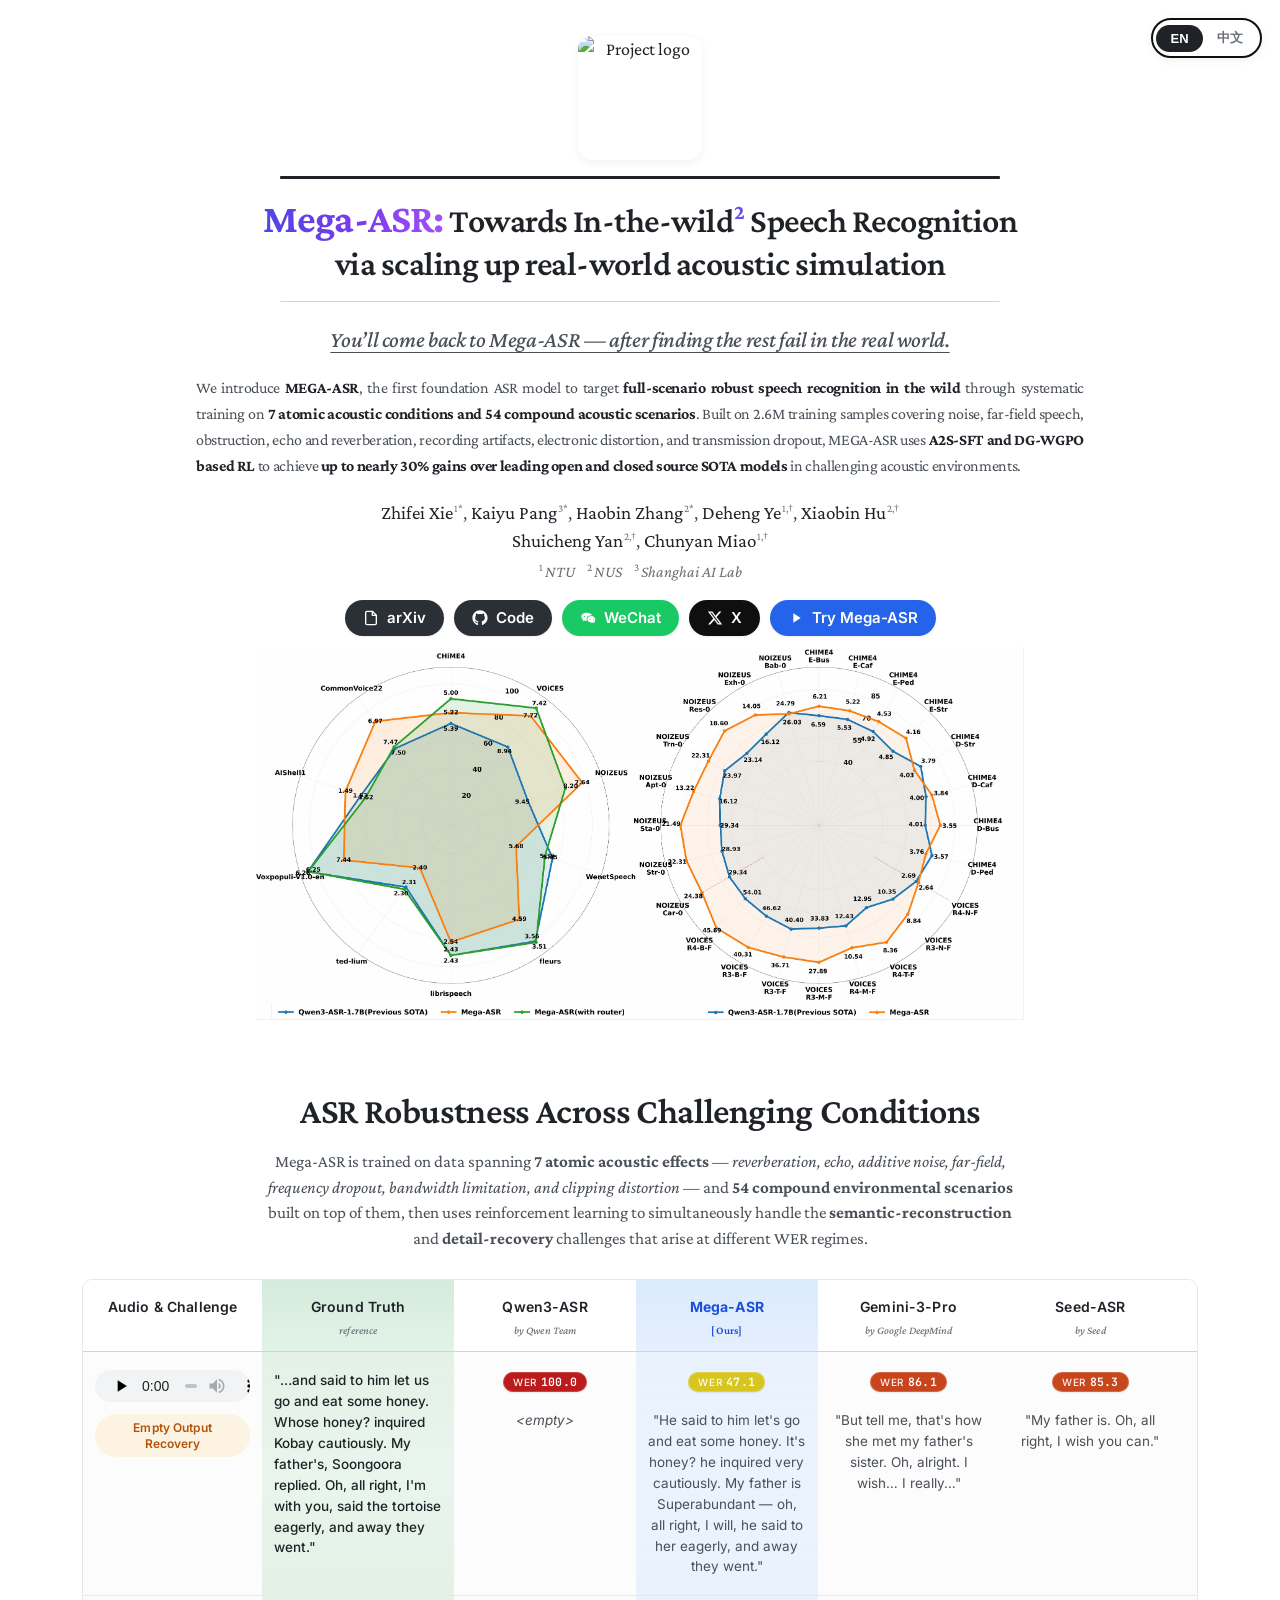
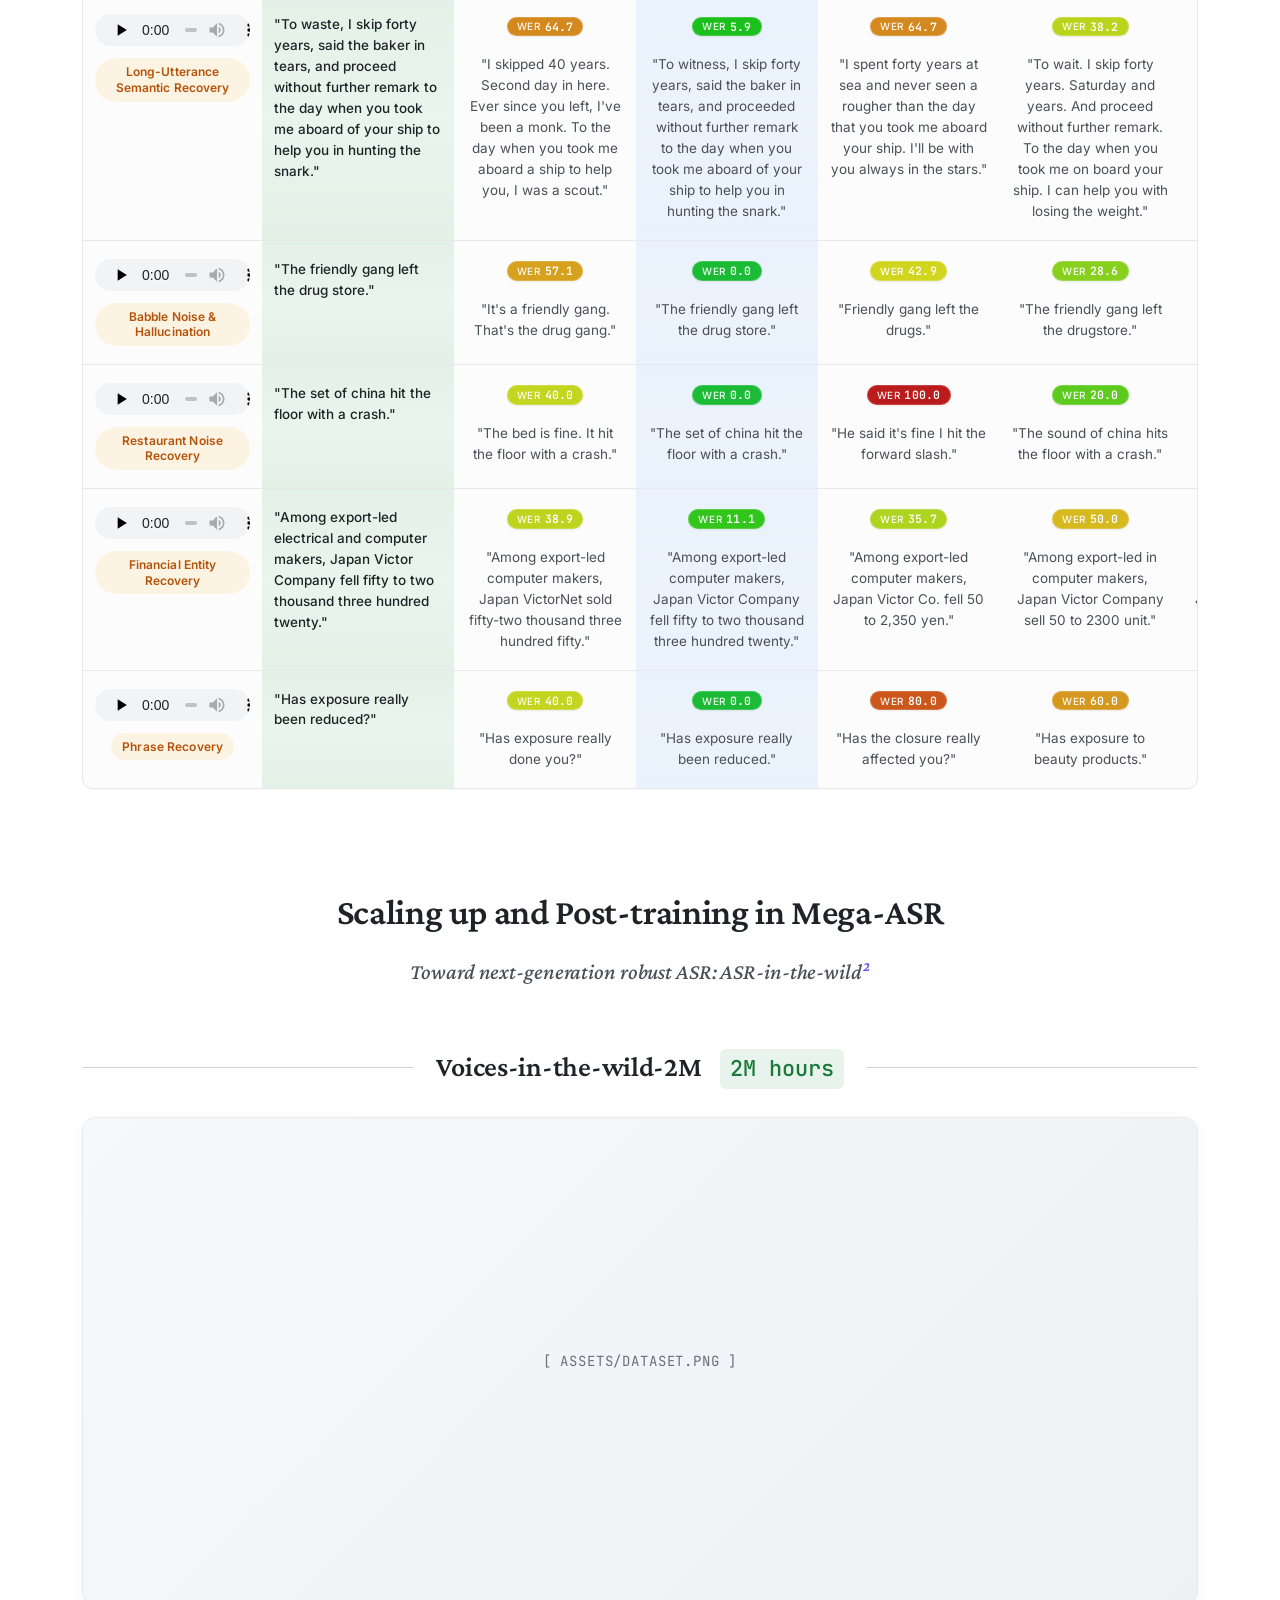
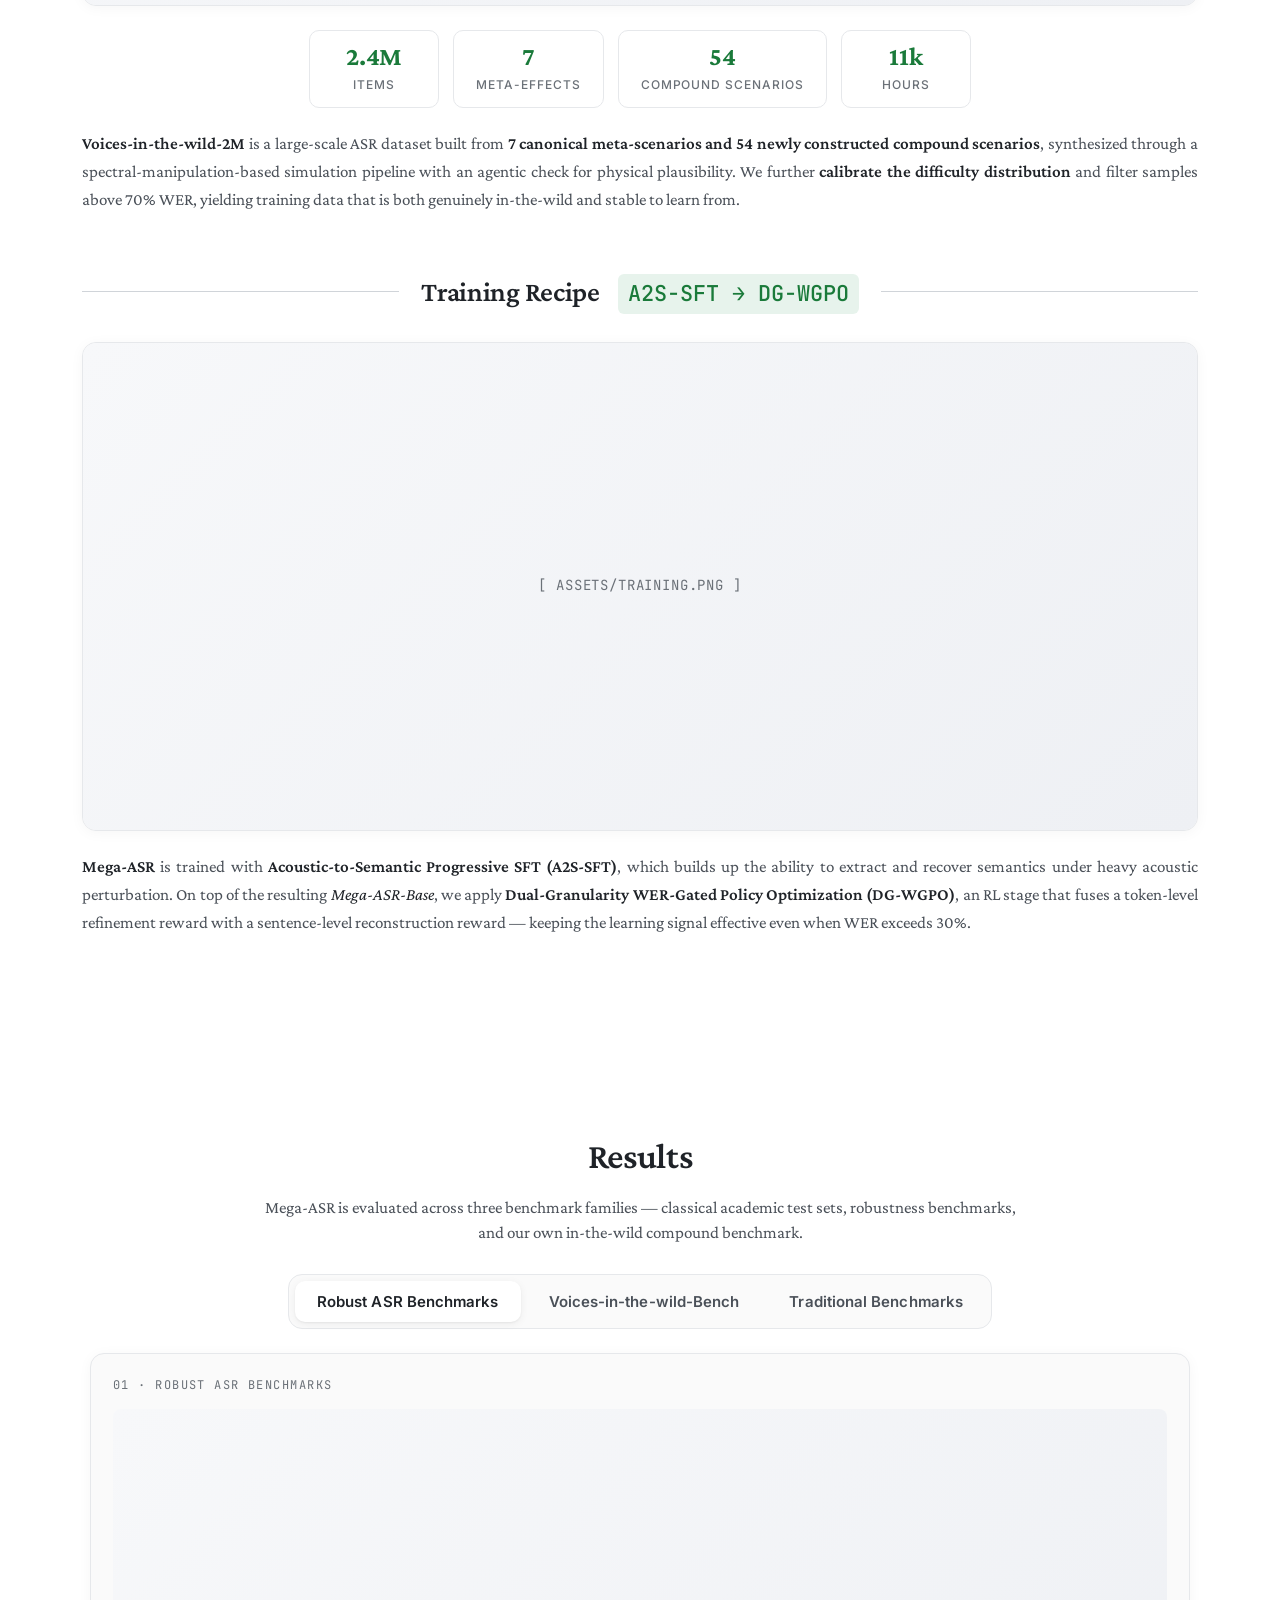
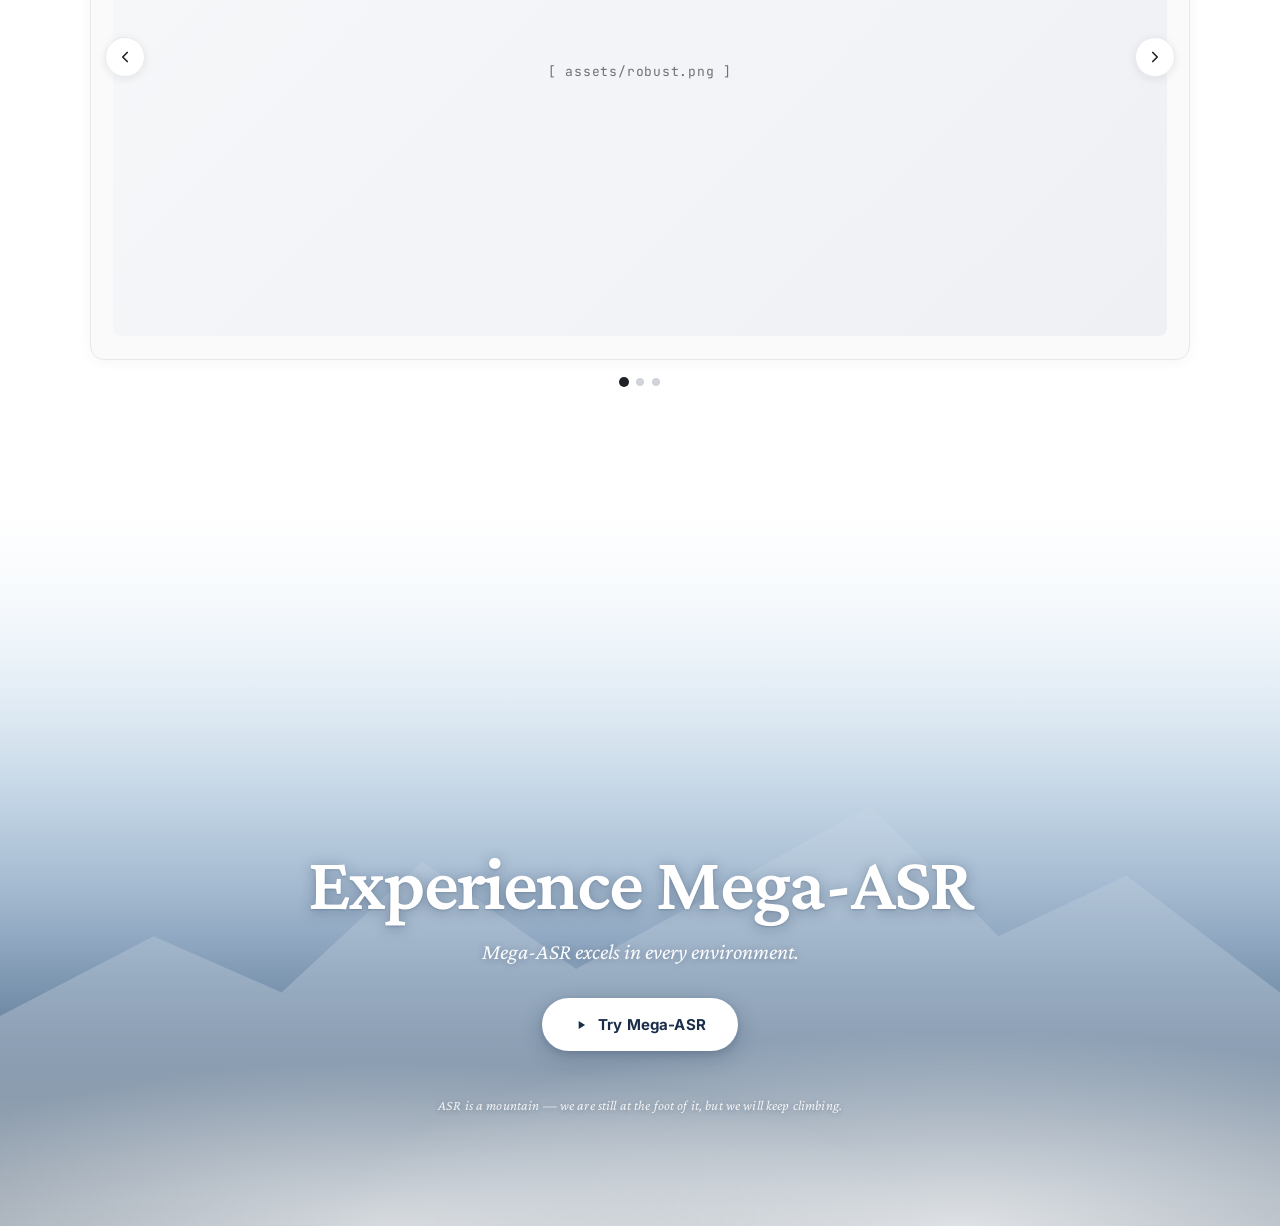
==== commit 16086b4c: "Update index.html" ====
--- a/docs/index.html
+++ b/docs/index.html
@@ -164,12 +164,38 @@
 
   .paper-tagline {
     display: block;
-    margin-top: 18px;
-    font-size: clamp(20px, 1.7vw, 22px);
+    margin: 22px auto 0;
+    max-width: 900px;
+    font-size: clamp(20px, 1.75vw, 23px);
     font-weight: 500;
     font-style: italic;
     color: var(--ink-soft);
-    line-height: 1.3;
+    line-height: 1.4;
+    text-decoration: underline;
+    text-decoration-color: var(--ink-soft);
+    text-decoration-thickness: 1.3px;
+    text-underline-offset: 5px;
+    padding: 0 8px;
+  }
+
+  /* ---- New: abstract paragraph below the tagline ---- */
+  .paper-abstract {
+    display: block;
+    margin: 20px auto 0;
+    max-width: 900px;
+    font-family: 'Crimson Pro', Georgia, serif;
+    font-size: clamp(16px, 1.2vw, 18px);
+    font-weight: 400;
+    font-style: normal;
+    line-height: 1.62;
+    color: var(--ink-soft);
+    text-align: justify;
+    text-justify: inter-word;
+    padding: 0 6px;
+  }
+  .paper-abstract strong {
+    color: var(--ink);
+    font-weight: 700;
   }
 
   /* ---- Title rules (above + below the full paper title) ---- */
@@ -1114,6 +1140,9 @@
     .affiliations { font-size: 14px; }
     .pill { font-size: 14px; padding: 9px 14px; }
 
+    .paper-tagline { font-size: 17px; }
+    .paper-abstract { font-size: 15px; text-align: left; }
+
     .mountain-stage { min-height: 560px; }
     .mountain-content { min-height: 560px; padding: 60px 20px 80px; }
     .figure-caption { font-size: 16px; text-align: left; }
@@ -1149,7 +1178,8 @@
         via scaling up real-world acoustic simulation
       </span>
       <span class="title-rule title-rule-bottom"></span>
-      <span class="paper-tagline" data-i18n="paperTagline">Might be the strongest robust ASR on Earth til now, and fully open.</span>
+      <span class="paper-tagline" data-i18n="paperTagline">You&rsquo;ll come back to Mega-ASR &mdash; after finding the rest fail in the real world.</span>
+      <span class="paper-abstract" data-i18n="paperAbstract">We introduce <strong>MEGA-ASR</strong>, the first foundation ASR model to target <strong>full-scenario robust speech recognition in the wild</strong> through systematic training on <strong>7 atomic acoustic conditions and 54 compound acoustic scenarios</strong>. Built on 2.6M training samples covering noise, far-field speech, obstruction, echo and reverberation, recording artifacts, electronic distortion, and transmission dropout, MEGA-ASR uses <strong>A2S-SFT and DG-WGPO based RL</strong> to achieve <strong>up to nearly 30% gains over leading open and closed source SOTA models</strong> in challenging acoustic environments.</span>
     </h1>
 
     <p class="authors">
@@ -1187,7 +1217,7 @@
         Code
       </a>
 
-      <a href="https://github.com/xzf-thu/Mega-ASR/blob/main/assets/wechat.jpg" class="pill wechat" aria-label="WeChat" id="wechatLink">
+      <a href="assets/wechat.jpg" class="pill wechat" aria-label="WeChat" id="wechatLink">
         <svg viewBox="0 0 24 24" fill="currentColor">
           <path d="M9.5 4C5.36 4 2 6.69 2 10c0 1.89 1.1 3.58 2.83 4.68L4 17l2.75-1.4c.85.23 1.76.4 2.75.4.35 0 .7-.02 1.04-.05A6.06 6.06 0 0 1 10 14c0-3.31 3.36-6 7.5-6 .19 0 .37.01.56.02C17.39 5.71 13.87 4 9.5 4zM7 8.5a1 1 0 1 1 0 2 1 1 0 0 1 0-2zm5 0a1 1 0 1 1 0 2 1 1 0 0 1 0-2zM17.5 9C13.91 9 11 11.24 11 14s2.91 5 6.5 5c.83 0 1.6-.13 2.31-.34L22 20l-.7-2.1c.99-.91 1.7-2.11 1.7-3.4 0-2.76-2.91-5.5-5.5-5.5zm-2.5 4a.75.75 0 1 1 0 1.5.75.75 0 0 1 0-1.5zm5 0a.75.75 0 1 1 0 1.5.75.75 0 0 1 0-1.5z"/>
         </svg>
@@ -1212,7 +1242,7 @@
     <div class="wechat-modal" id="wechatModal" aria-hidden="true">
       <div class="wechat-card" role="dialog" aria-modal="true" aria-label="WeChat QR code">
         <button class="wechat-close" id="wechatClose" type="button" aria-label="Close WeChat QR code">&times;</button>
-        <img src="../assets/wechat.jpg" alt="WeChat QR code" />
+        <img src="assets/wechat.jpg" alt="WeChat QR code" />
       </div>
     </div>
   </header>
@@ -1761,7 +1791,16 @@
           '<span class="paper-name">Mega-ASR:</span> ' +
           'Towards In-the-wild<span class="sq">2</span> Speech Recognition<br/>' +
           'via scaling up real-world acoustic simulation',
-        paperTagline: 'Might be the strongest robust ASR on Earth, and fully open.',
+        paperTagline: 'You&rsquo;ll come back to Mega-ASR &mdash; after finding the rest fail in the real world.',
+        paperAbstract:
+          'We introduce <strong>MEGA-ASR</strong>, the first foundation ASR model to target ' +
+          '<strong>full-scenario robust speech recognition in the wild</strong> through systematic training on ' +
+          '<strong>7 atomic acoustic conditions and 54 compound acoustic scenarios</strong>. ' +
+          'Built on 2.6M training samples covering noise, far-field speech, obstruction, echo and reverberation, ' +
+          'recording artifacts, electronic distortion, and transmission dropout, MEGA-ASR uses ' +
+          '<strong>A2S-SFT and DG-WGPO based RL</strong> to achieve ' +
+          '<strong>up to nearly 30% gains over leading open and closed source SOTA models</strong> ' +
+          'in challenging acoustic environments.',
 
         demoH2: 'ASR Robustness Across Challenging Conditions',
         demoIntro:
@@ -1801,7 +1840,15 @@
           '<span class="paper-name">Mega-ASR：</span> ' +
           '迈向 In-the-wild<span class="sq">2</span> 语音识别<br/>' +
           '通过规模化真实声学环境模拟',
-        paperTagline: '可能是地球上最强的鲁棒 ASR，并且完全开源。',
+        paperTagline: '你会回到 Mega-ASR —— 当你发现其它模型在真实世界中纷纷失灵之后。',
+        paperAbstract:
+          '我们提出 <strong>MEGA-ASR</strong>，首个面向 ' +
+          '<strong>真实世界全场景鲁棒语音识别</strong> 的基础 ASR 模型，' +
+          '通过在 <strong>7 种单一声学条件与 54 种复合声学场景</strong> 上系统化训练而得。' +
+          '该模型基于 260 万条训练样本，覆盖噪声、远场语音、遮挡、回声与混响、录制伪影、电子失真以及传输丢包等情形，' +
+          '并采用 <strong>基于 A2S-SFT 与 DG-WGPO 的强化学习方案</strong>，' +
+          '在挑战性声学环境中相比领先的开源与闭源 SOTA 模型 ' +
+          '<strong>实现最高近 30% 的性能提升</strong>。',
 
         demoH2: '复杂声学条件下的 ASR 鲁棒性',
         demoIntro:
@@ -1896,4 +1943,4 @@
 </script>
 
 </body>
-</html>+</html>
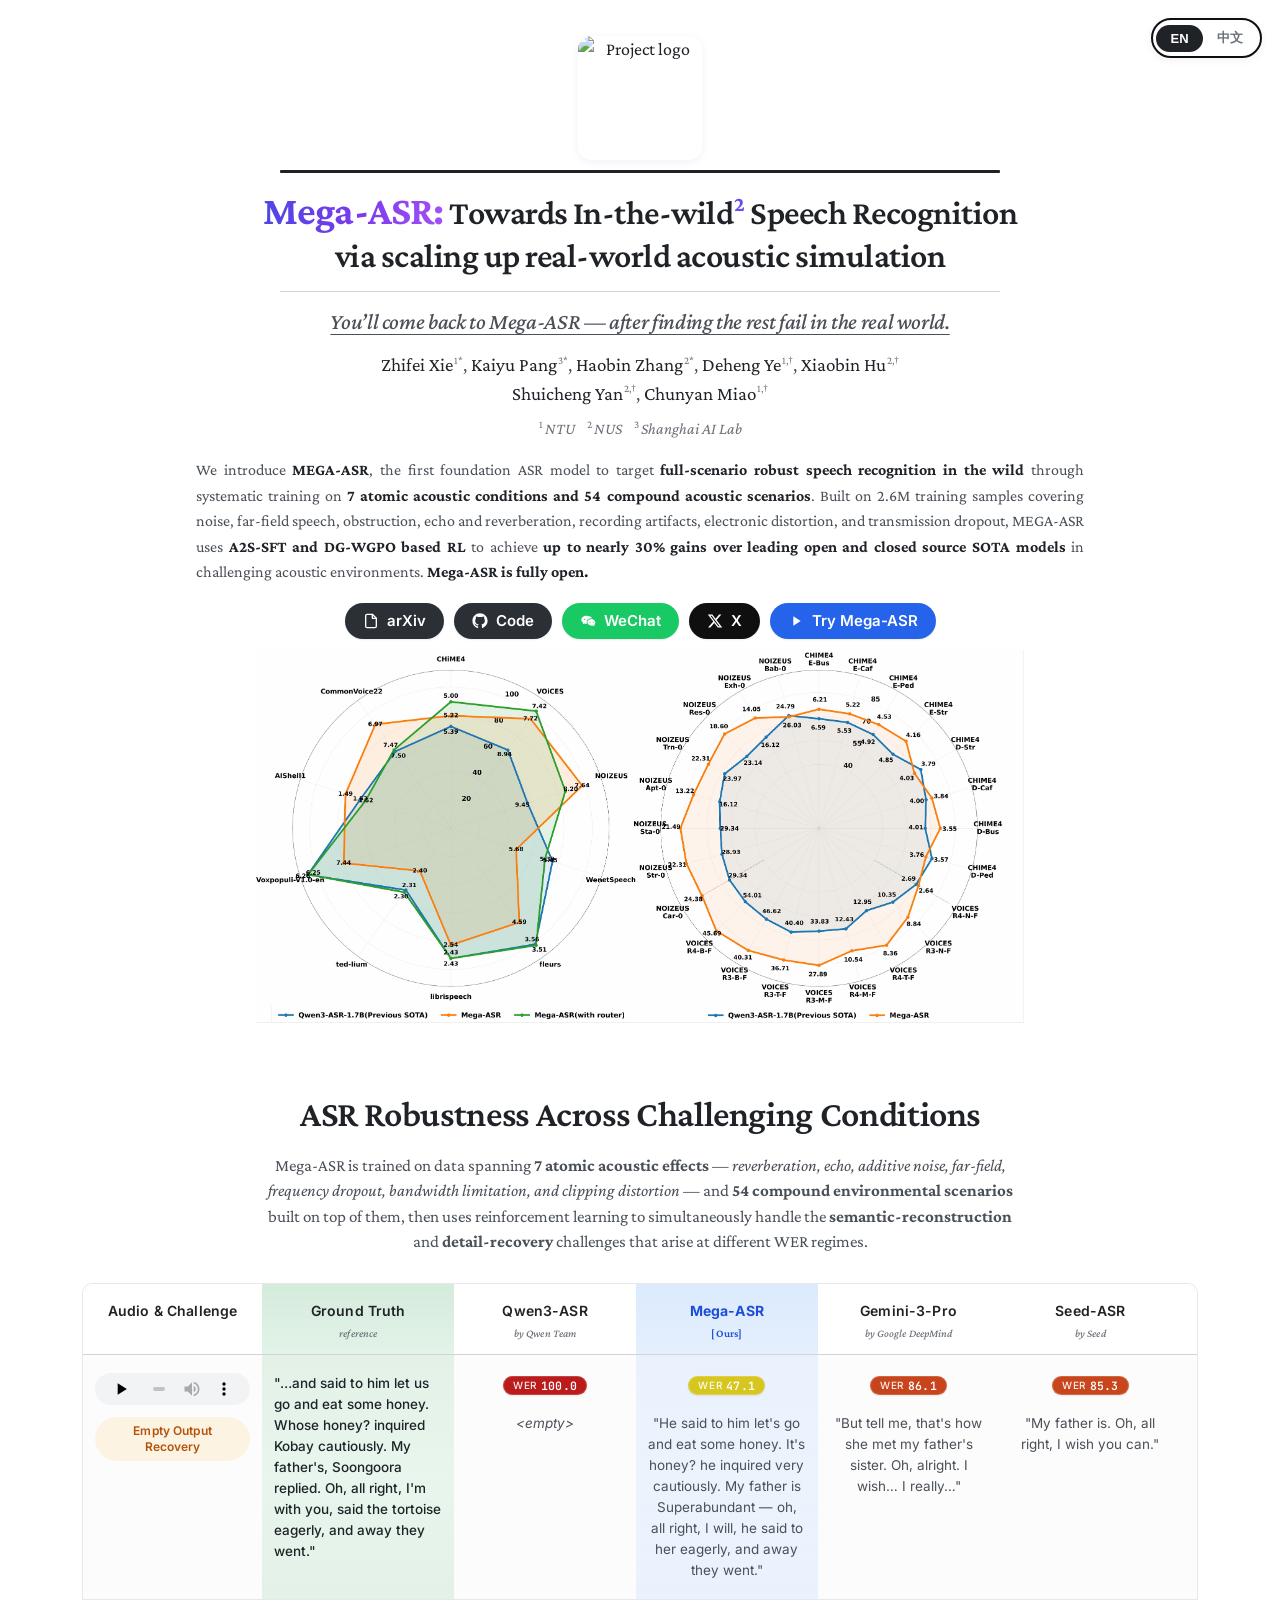
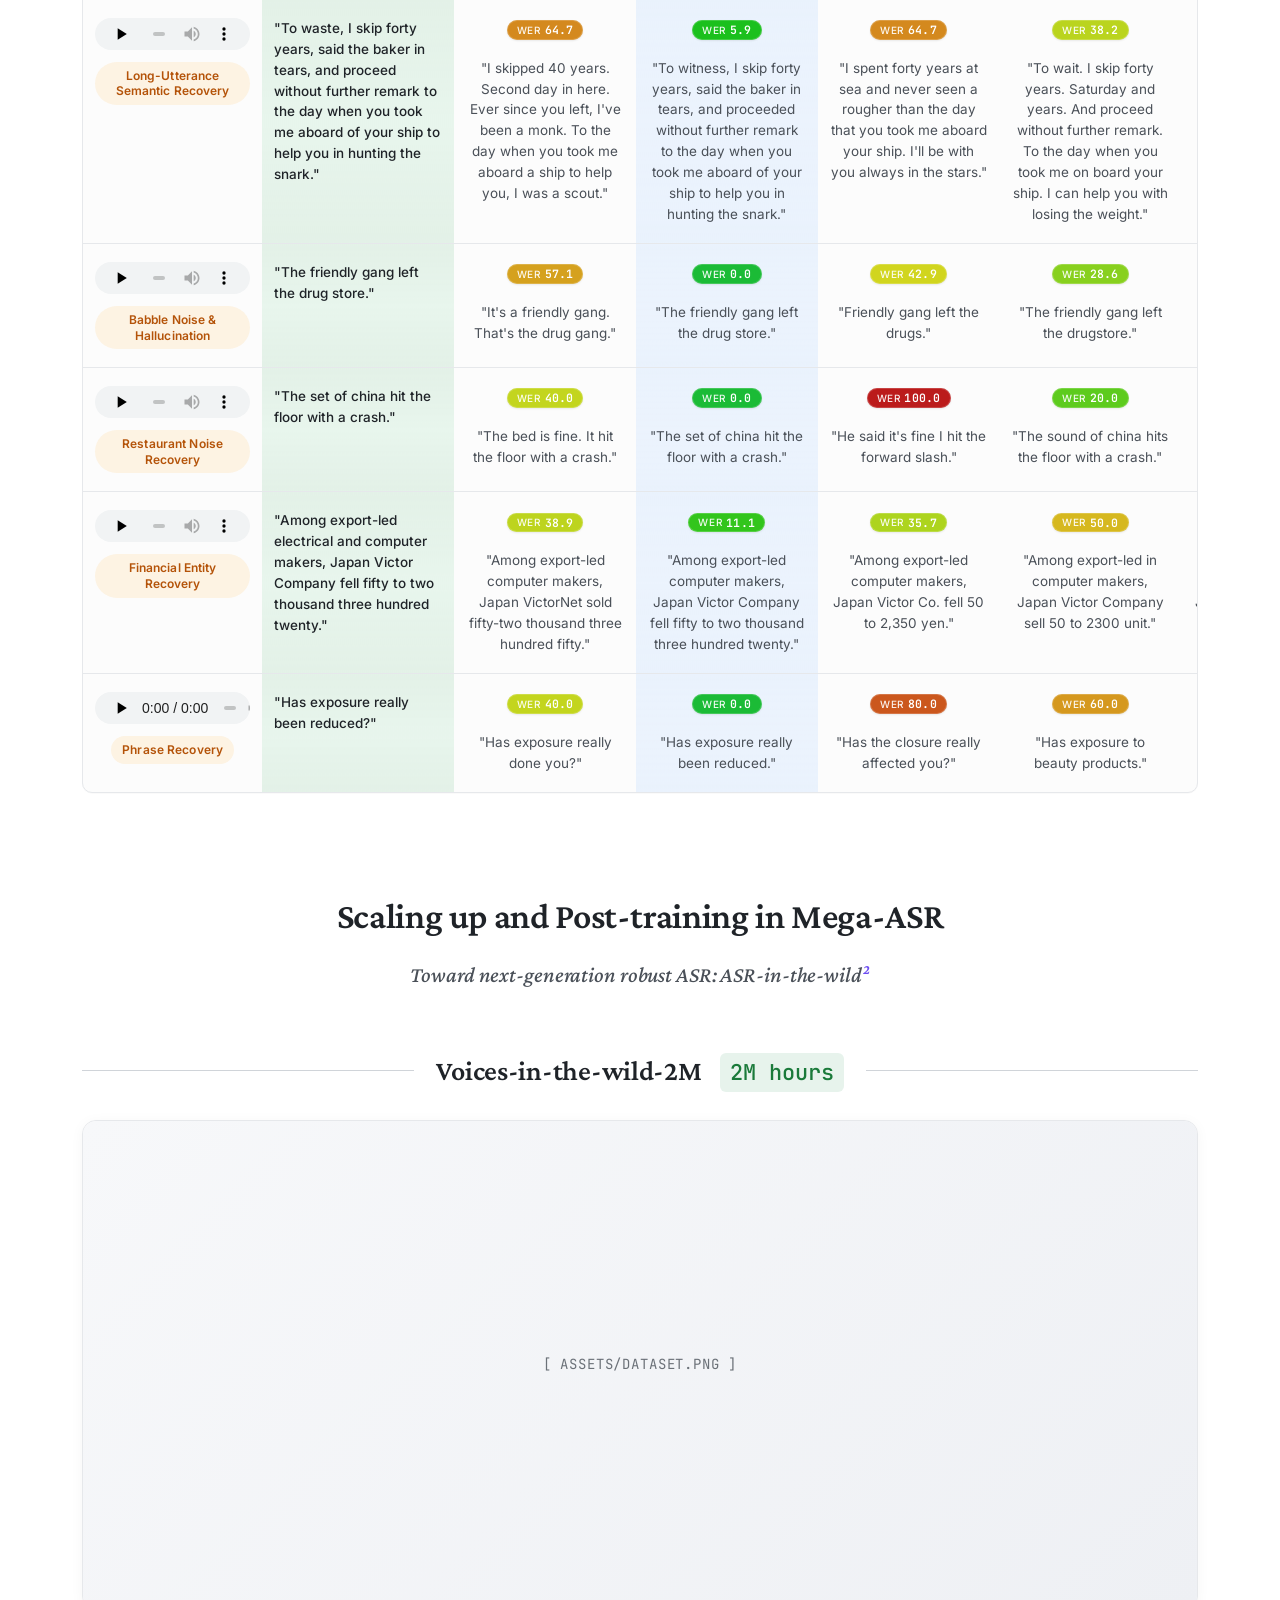
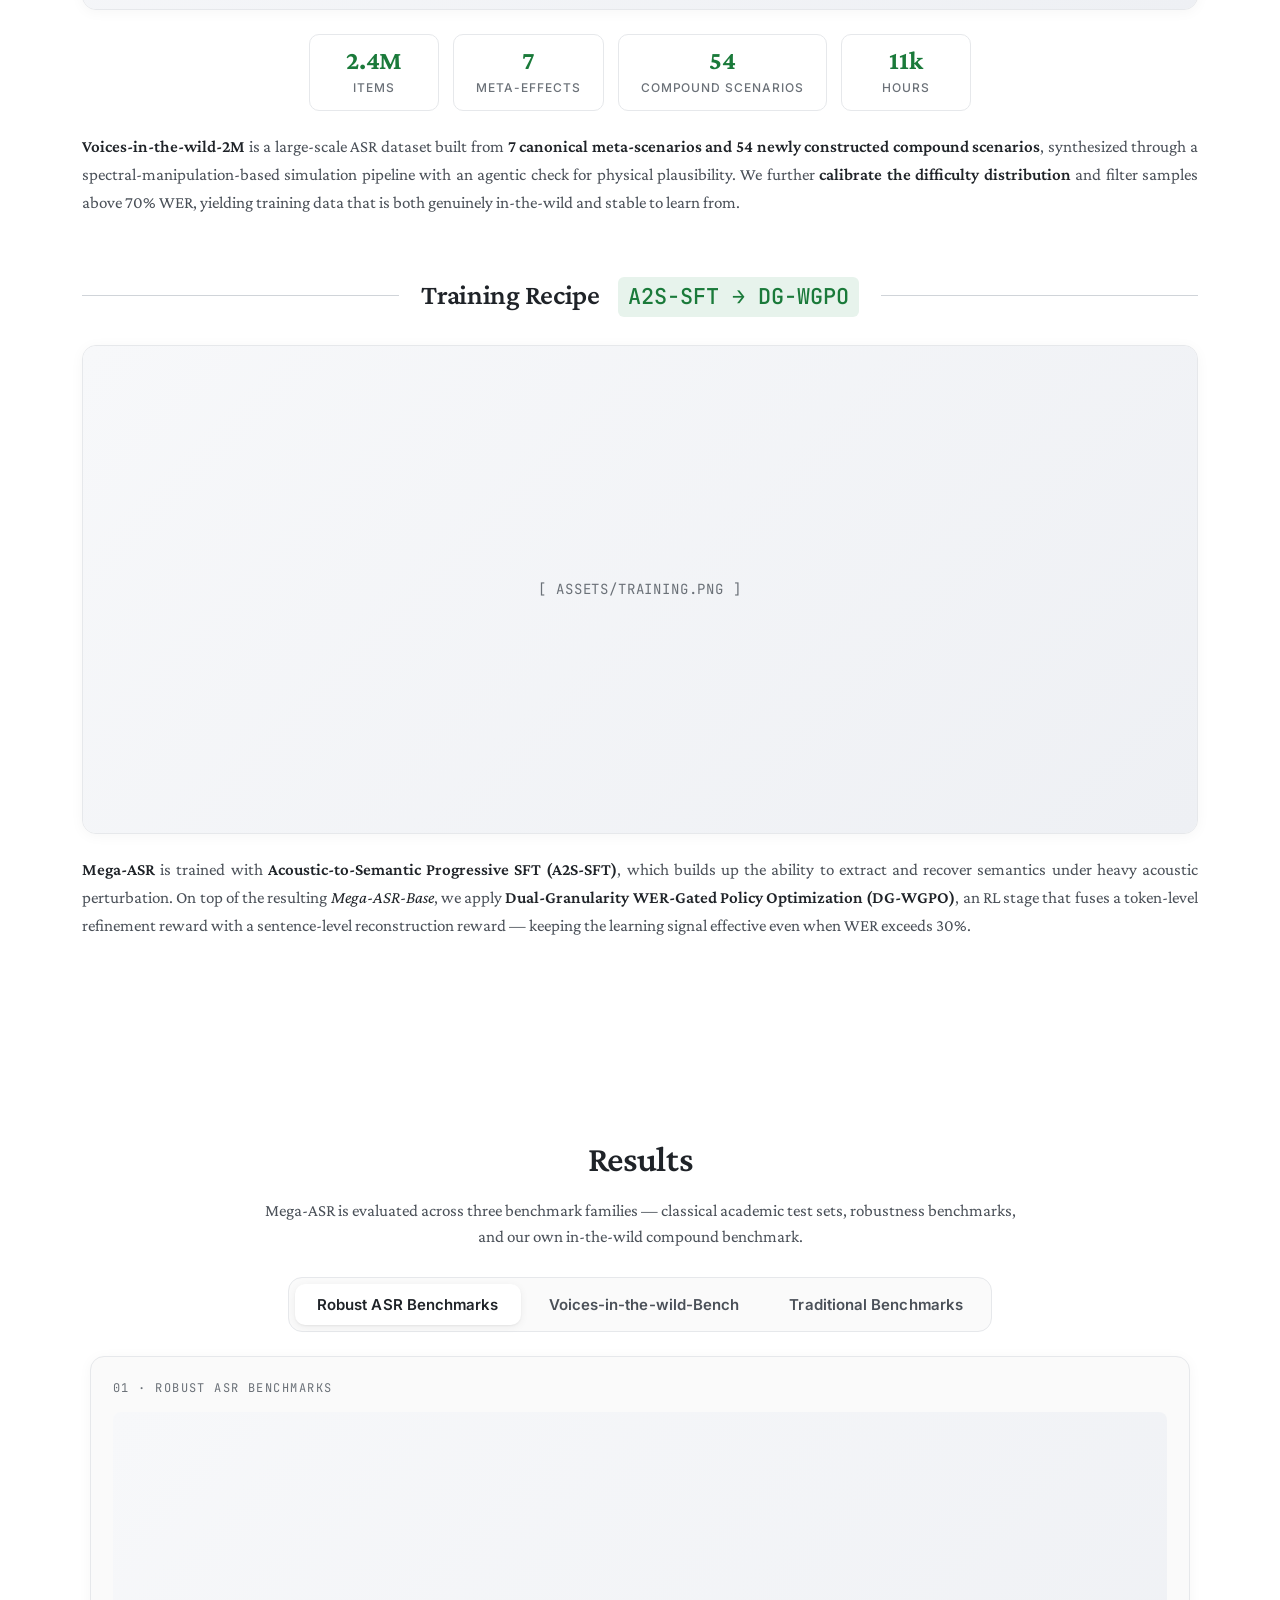
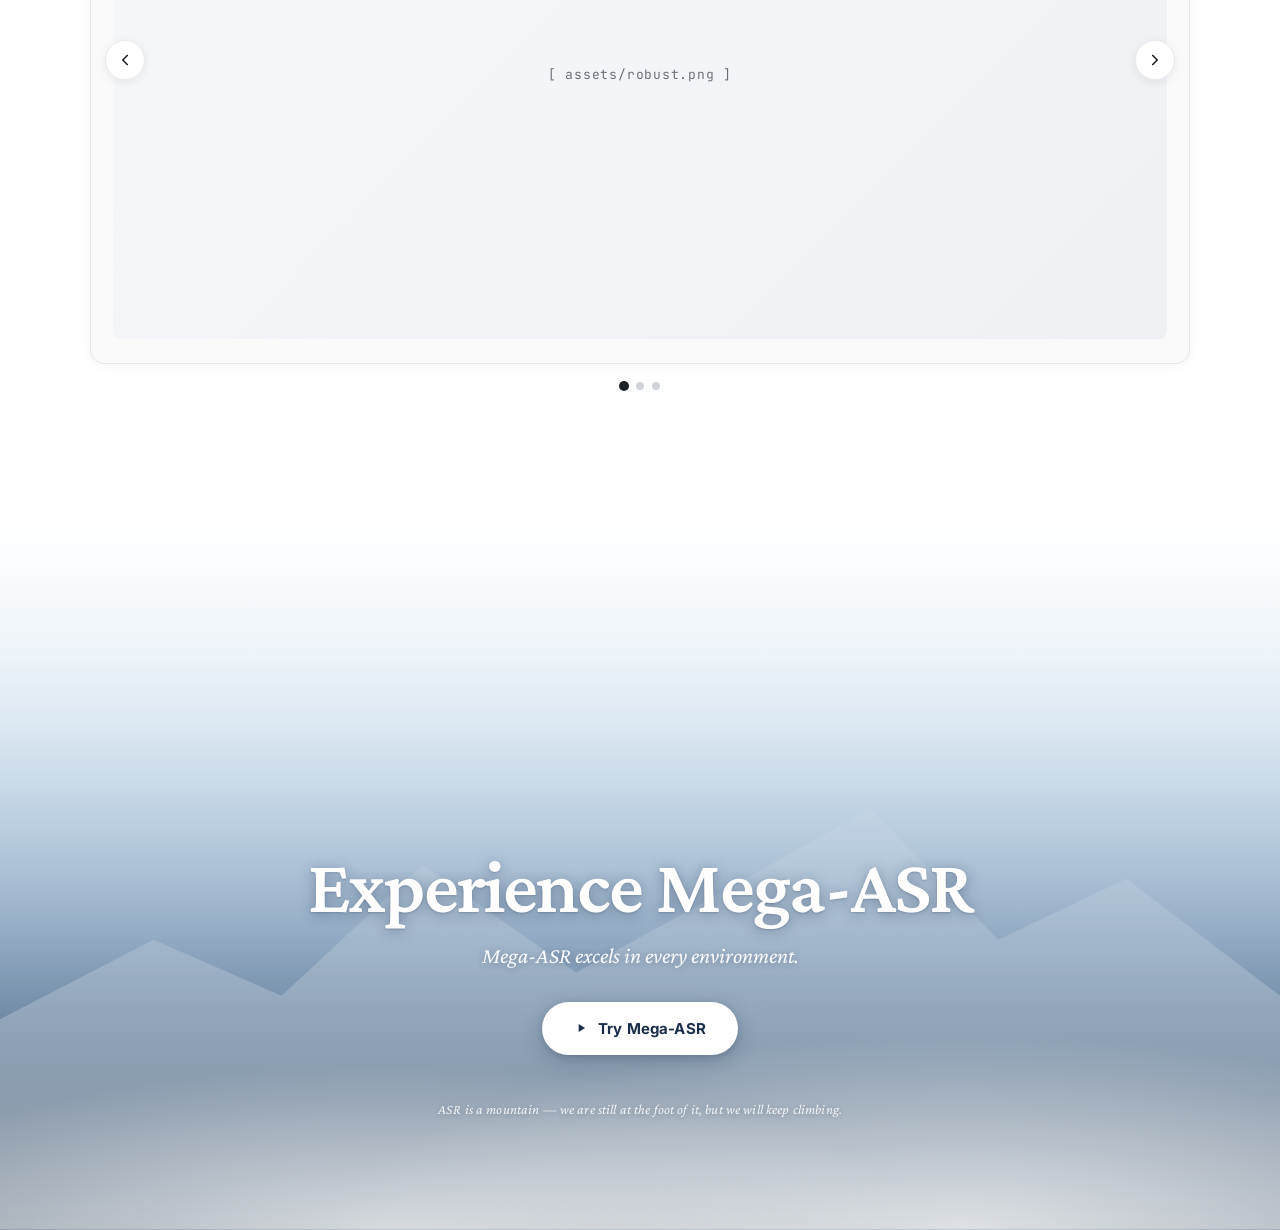
==== commit 5de868e3: "Update index.html Update index.html" ====
--- a/docs/index.html
+++ b/docs/index.html
@@ -103,7 +103,7 @@
   .logo {
     width: 124px;
     height: 124px;
-    margin: 0 auto 16px;
+    margin: 0 auto 10px;
     display: block;
     border-radius: 14px;
     object-fit: cover;
@@ -164,7 +164,7 @@
 
   .paper-tagline {
     display: block;
-    margin: 22px auto 0;
+    margin: 14px auto 0;
     max-width: 900px;
     font-size: clamp(20px, 1.75vw, 23px);
     font-weight: 500;
@@ -178,16 +178,16 @@
     padding: 0 8px;
   }
 
-  /* ---- New: abstract paragraph below the tagline ---- */
+  /* ---- Abstract paragraph (now lives after affiliations, before link buttons) ---- */
   .paper-abstract {
     display: block;
-    margin: 20px auto 0;
+    margin: 14px auto 0;
     max-width: 900px;
     font-family: 'Crimson Pro', Georgia, serif;
     font-size: clamp(16px, 1.2vw, 18px);
     font-weight: 400;
     font-style: normal;
-    line-height: 1.62;
+    line-height: 1.6;
     color: var(--ink-soft);
     text-align: justify;
     text-justify: inter-word;
@@ -201,13 +201,13 @@
   /* ---- Title rules (above + below the full paper title) ---- */
   .title-rule {
     display: block;
-    margin: 6px auto 18px;
+    margin: 4px auto 12px;
     width: min(720px, 84%);
     background: var(--ink);
     border-radius: 1px;
   }
-  .title-rule-top    { height: 2.5px; margin-top: 4px; margin-bottom: 12px; }
-  .title-rule-bottom { height: 1px; background: var(--rule-strong); margin-top: 12px; margin-bottom: 4px; }
+  .title-rule-top    { height: 2.5px; margin-top: 2px; margin-bottom: 10px; }
+  .title-rule-bottom { height: 1px; background: var(--rule-strong); margin-top: 10px; margin-bottom: 2px; }
 
   /* squared superscript — blue-purple, blinks once per second */
   .sq {
@@ -229,7 +229,7 @@
   /* ----------------- Authors ----------------- */
   .authors {
     text-align: center;
-    margin-top: 20px;
+    margin-top: 14px;
     font-family: 'Crimson Pro', Georgia, serif;
     font-size: 19px;
     color: var(--ink-soft);
@@ -246,7 +246,7 @@
 
   .affiliations {
     text-align: center;
-    margin-top: -15px;
+    margin-top: -10px;
     font-size: 16px;
     color: var(--ink-mute);
     font-style: italic;
@@ -263,7 +263,7 @@
 
   /* ----------------- Link buttons ----------------- */
   .link-row {
-    margin-top: 14px;
+    margin-top: 18px;
     display: flex;
     flex-wrap: wrap;
     justify-content: center;
@@ -1179,7 +1179,6 @@
       </span>
       <span class="title-rule title-rule-bottom"></span>
       <span class="paper-tagline" data-i18n="paperTagline">You&rsquo;ll come back to Mega-ASR &mdash; after finding the rest fail in the real world.</span>
-      <span class="paper-abstract" data-i18n="paperAbstract">We introduce <strong>MEGA-ASR</strong>, the first foundation ASR model to target <strong>full-scenario robust speech recognition in the wild</strong> through systematic training on <strong>7 atomic acoustic conditions and 54 compound acoustic scenarios</strong>. Built on 2.6M training samples covering noise, far-field speech, obstruction, echo and reverberation, recording artifacts, electronic distortion, and transmission dropout, MEGA-ASR uses <strong>A2S-SFT and DG-WGPO based RL</strong> to achieve <strong>up to nearly 30% gains over leading open and closed source SOTA models</strong> in challenging acoustic environments.</span>
     </h1>
 
     <p class="authors">
@@ -1199,6 +1198,9 @@
       &nbsp;&nbsp;
       <span class="aff-num">3</span>Shanghai AI Lab
     </p>
+
+    <!-- ===================== ABSTRACT ===================== -->
+    <p class="paper-abstract" data-i18n="paperAbstract">We introduce <strong>MEGA-ASR</strong>, the first foundation ASR model to target <strong>full-scenario robust speech recognition in the wild</strong> through systematic training on <strong>7 atomic acoustic conditions and 54 compound acoustic scenarios</strong>. Built on 2.6M training samples covering noise, far-field speech, obstruction, echo and reverberation, recording artifacts, electronic distortion, and transmission dropout, MEGA-ASR uses <strong>A2S-SFT and DG-WGPO based RL</strong> to achieve <strong>up to nearly 30% gains over leading open and closed source SOTA models</strong> in challenging acoustic environments. <strong>Mega-ASR is fully open.</strong></p>
 
     <!-- ===================== LINK BUTTONS ===================== -->
     <div class="link-row">
@@ -1800,7 +1802,7 @@
           'recording artifacts, electronic distortion, and transmission dropout, MEGA-ASR uses ' +
           '<strong>A2S-SFT and DG-WGPO based RL</strong> to achieve ' +
           '<strong>up to nearly 30% gains over leading open and closed source SOTA models</strong> ' +
-          'in challenging acoustic environments.',
+          'in challenging acoustic environments. <strong>Mega-ASR is fully open.</strong>',
 
         demoH2: 'ASR Robustness Across Challenging Conditions',
         demoIntro:
@@ -1848,7 +1850,7 @@
           '该模型基于 260 万条训练样本，覆盖噪声、远场语音、遮挡、回声与混响、录制伪影、电子失真以及传输丢包等情形，' +
           '并采用 <strong>基于 A2S-SFT 与 DG-WGPO 的强化学习方案</strong>，' +
           '在挑战性声学环境中相比领先的开源与闭源 SOTA 模型 ' +
-          '<strong>实现最高近 30% 的性能提升</strong>。',
+          '<strong>实现最高近 30% 的性能提升</strong>。<strong>Mega-ASR 完全开源。</strong>',
 
         demoH2: '复杂声学条件下的 ASR 鲁棒性',
         demoIntro:
